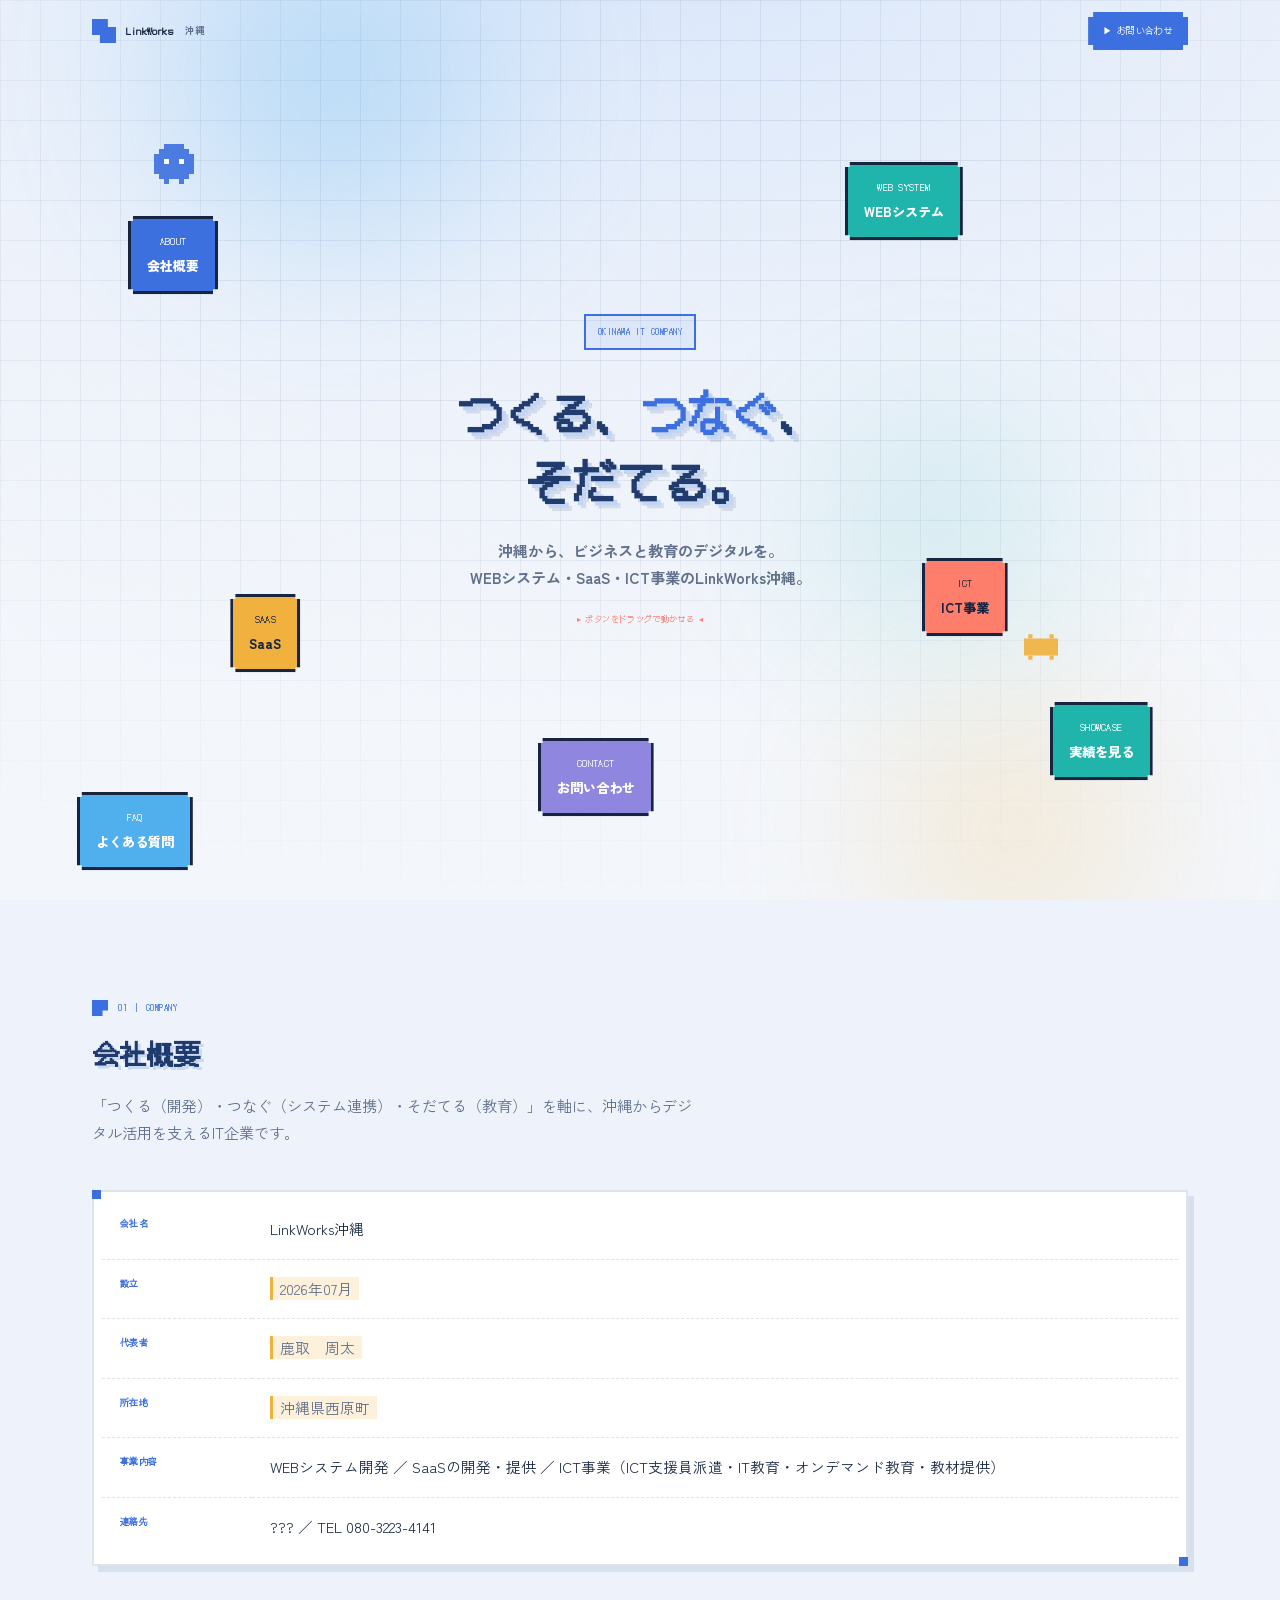
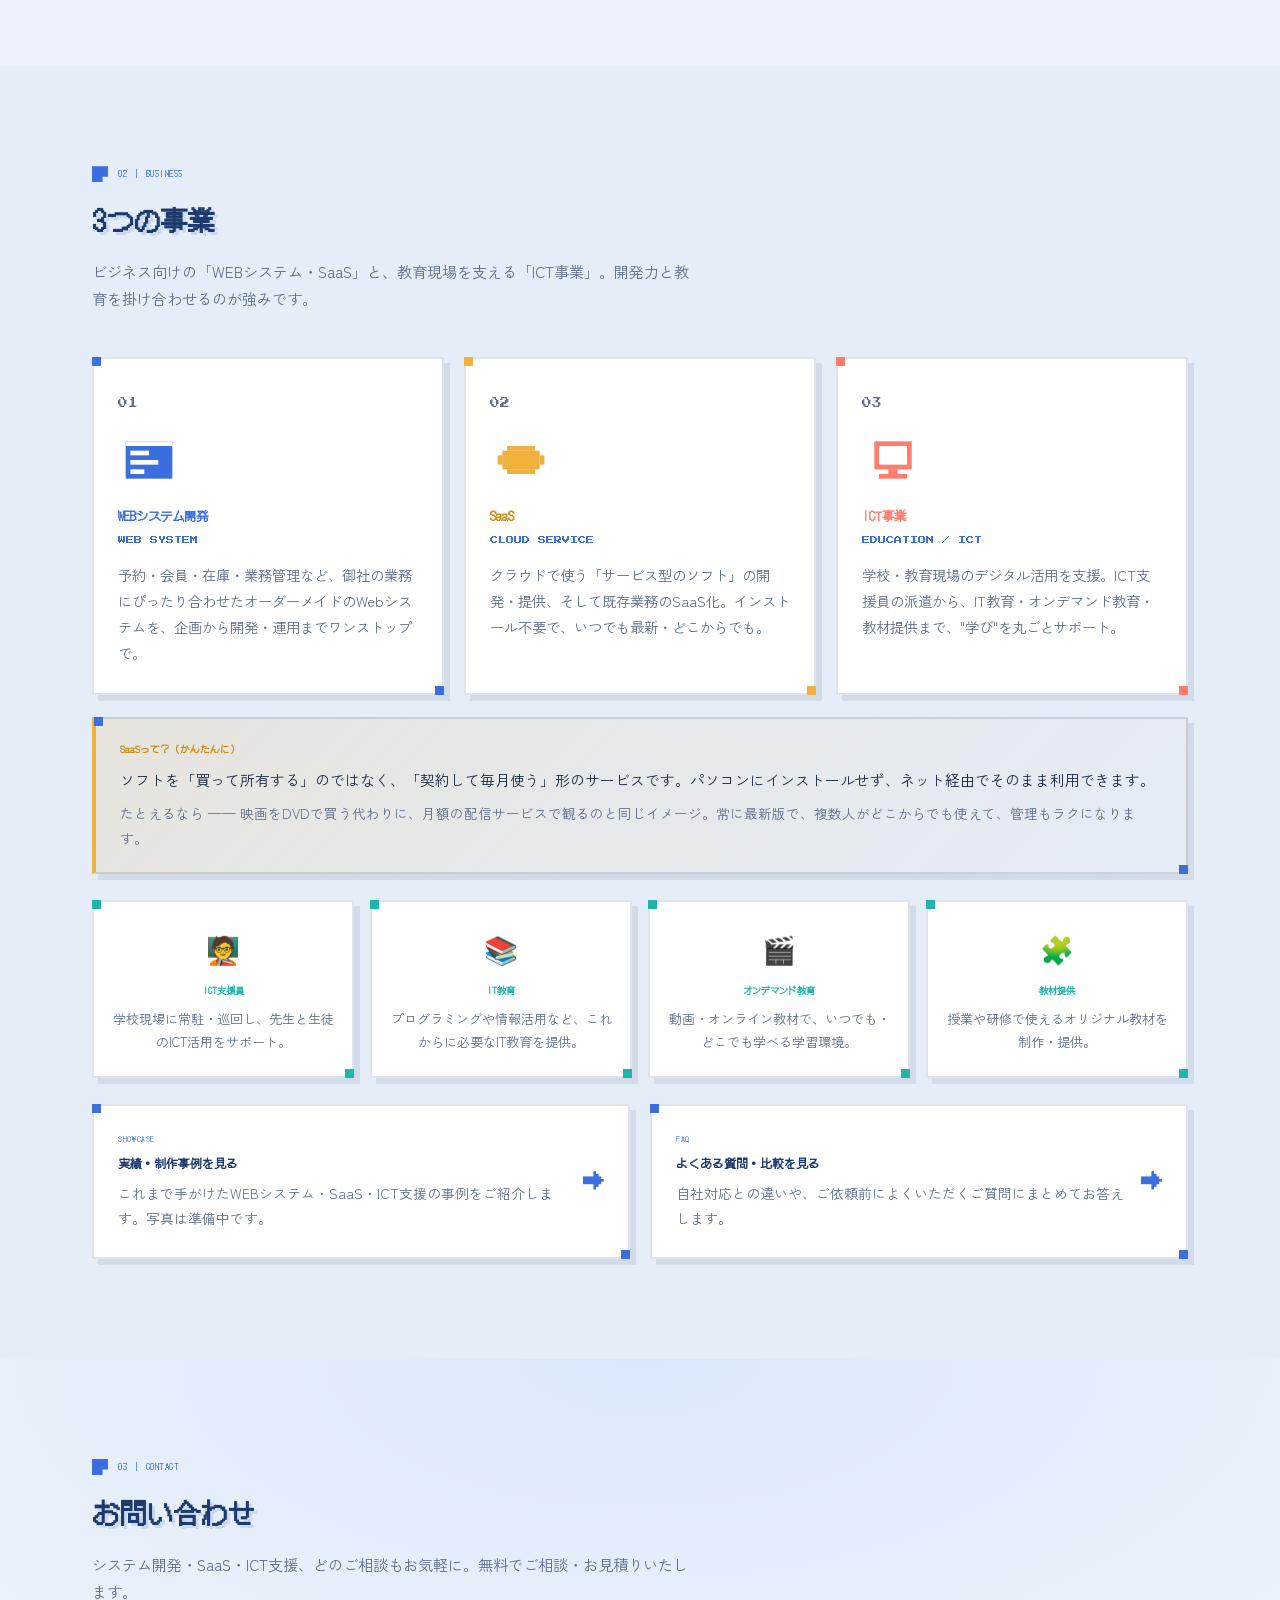
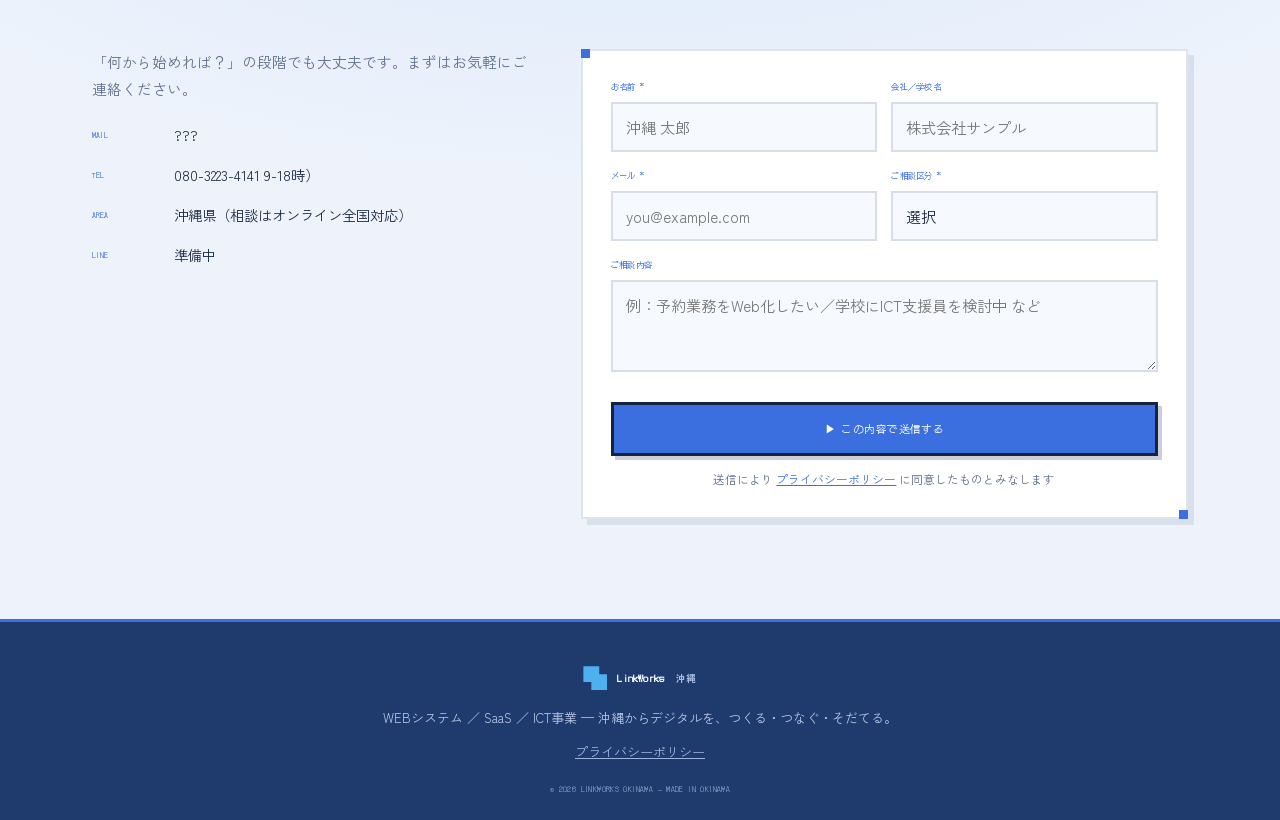
==== index.html @ 27ab99f7 "Update index.html" ====
<!DOCTYPE html>
<html lang="ja">
<head>
<meta charset="UTF-8">
<meta name="viewport" content="width=device-width, initial-scale=1.0">
<title>LinkWorks沖縄 ｜ WEBシステム・SaaS・ICT</title>
<meta name="description" content="沖縄のIT企業 LinkWorks沖縄。WEBシステム開発、SaaS、ICT事業（ICT支援員・教育・オンデマンド教育・教材提供）を主軸に、ビジネスと教育のデジタルを支えます。">
<link rel="preconnect" href="https://fonts.googleapis.com">
<link rel="preconnect" href="https://fonts.gstatic.com" crossorigin>
<link href="https://fonts.googleapis.com/css2?family=DotGothic16&family=Press+Start+2P&family=Zen+Kaku+Gothic+New:wght@400;500;700;900&display=swap" rel="stylesheet">
<link rel="stylesheet" href="style.css">
</head>
<body>

<header id="hdr">
  <div class="wrap bar">
    <a href="#top" class="logo"><span class="sq"></span><b>LinkWorks</b><small>沖縄</small></a>
    <a href="#contact" class="top-cta pixel">▶ お問い合わせ</a>
  </div>
</header>

<!-- ===== STAGE ===== -->
<section class="stage" id="top">
  <div class="grid"></div>
  <div class="glow g1"></div><div class="glow g2"></div><div class="glow g3"></div>

  <svg class="sprite" style="top:16%;left:12%;width:40px;animation-delay:-1s" viewBox="0 0 8 8"><g fill="#3b6fe0"><rect x="2" y="0" width="4" height="1"/><rect x="1" y="1" width="6" height="1"/><rect x="0" y="2" width="8" height="4"/><rect x="1" y="6" width="6" height="1"/><rect x="2" y="7" width="1" height="1"/><rect x="5" y="7" width="1" height="1"/></g><g fill="#fff"><rect x="2" y="3" width="1" height="1"/><rect x="5" y="3" width="1" height="1"/></g></svg>
  <svg class="sprite" style="top:70%;left:80%;width:34px;animation-delay:-2s" viewBox="0 0 8 8"><g fill="#f2b13c"><rect x="0" y="2" width="8" height="4"/><rect x="1" y="1" width="1" height="1"/><rect x="6" y="1" width="1" height="1"/><rect x="1" y="6" width="1" height="1"/><rect x="6" y="6" width="1" height="1"/></g></svg>

  <div class="stage-inner">
    <span class="badge">OKINAWA IT COMPANY</span>
    <h1 class="htitle">つくる、<span class="g">つなぐ</span>、<br>そだてる。</h1>
    <p class="hsub">沖縄から、ビジネスと教育のデジタルを。<br>WEBシステム・SaaS・ICT事業のLinkWorks沖縄。</p>
    <p class="hint">▸ ボタンをドラッグで動かせる ◂</p>
  </div>

  <button class="gbtn c-blue pixel" data-go="about">ABOUT<span class="jp">会社概要</span></button>
  <button class="gbtn c-teal pixel" data-go="web">WEB SYSTEM<span class="jp">WEBシステム</span></button>
  <button class="gbtn c-amber pixel" data-go="saas">SAAS<span class="jp">SaaS</span></button>
  <button class="gbtn c-coral pixel" data-go="ict">ICT<span class="jp">ICT事業</span></button>
  <button class="gbtn c-violet pixel" data-go="contact">CONTACT<span class="jp">お問い合わせ</span></button>
  <button class="gbtn c-teal pixel" data-go="portfolio.html">SHOWCASE<span class="jp">実績を見る</span></button>
  <button class="gbtn c-sky pixel" data-go="faq.html">FAQ<span class="jp">よくある質問</span></button>
</section>

<!-- ===== ABOUT ===== -->
<section class="blk" id="about">
  <div class="wrap">
    <div class="khead" data-rv>
      <div class="kkick">01 ｜ COMPANY</div>
      <h2>会社概要</h2>
      <p>「つくる（開発）・つなぐ（システム連携）・そだてる（教育）」を軸に、沖縄からデジタル活用を支えるIT企業です。</p>
    </div>
    <div class="panel" data-rv style="padding:8px 8px">
      <table class="profile">
        <tr><th>会社名</th><td>LinkWorks沖縄</td></tr>
        <tr><th>設立</th><td><span class="ph">2026年07月</span></td></tr>
        <tr><th>代表者</th><td><span class="ph">鹿取　周太</span></td></tr>
        <tr><th>所在地</th><td> <span class="ph">沖縄県西原町</span></td></tr>
        <tr><th>事業内容</th><td>WEBシステム開発 ／ SaaSの開発・提供 ／ ICT事業（ICT支援員派遣・IT教育・オンデマンド教育・教材提供）</td></tr>
        <tr><th>連絡先</th><td>??? ／ TEL 080-3223-4141</td></tr>
      </table>
    </div>
  </div>
</section>

<!-- ===== BUSINESS ===== -->
<section class="blk" id="business" style="background:var(--bg2)">
  <div class="wrap">
    <div class="khead" data-rv>
      <div class="kkick">02 ｜ BUSINESS</div>
      <h2>3つの事業</h2>
      <p>ビジネス向けの「WEBシステム・SaaS」と、教育現場を支える「ICT事業」。開発力と教育を掛け合わせるのが強みです。</p>
    </div>

    <div class="pillars">
      <div class="panel pill p1" id="web" data-rv>
        <span class="no">01</span>
        <div class="ic"><svg width="56" height="56" viewBox="0 0 12 12"><g fill="#3b6fe0"><rect x="1" y="2" width="10" height="8"/></g><g fill="#fff"><rect x="1" y="2" width="10" height="1"/><rect x="2" y="4" width="4" height="1"/><rect x="2" y="6" width="6" height="1"/><rect x="2" y="8" width="3" height="1"/></g></svg></div>
        <h3>WEBシステム開発</h3>
        <div class="en-l">WEB SYSTEM</div>
        <p>予約・会員・在庫・業務管理など、御社の業務にぴったり合わせたオーダーメイドのWebシステムを、企画から開発・運用までワンストップで。</p>
      </div>

      <div class="panel pill p2" data-rv style="transition-delay:.08s">
        <span class="no">02</span>
        <div class="ic"><svg width="56" height="56" viewBox="0 0 12 12"><g fill="#f2b13c"><rect x="2" y="4" width="8" height="4"/><rect x="3" y="3" width="6" height="1"/><rect x="3" y="8" width="6" height="1"/><rect x="1" y="5" width="1" height="2"/><rect x="10" y="5" width="1" height="2"/></g></svg></div>
        <h3>SaaS</h3>
        <div class="en-l">CLOUD SERVICE</div>
        <p>クラウドで使う「サービス型のソフト」の開発・提供、そして既存業務のSaaS化。インストール不要で、いつでも最新・どこからでも。</p>
      </div>

      <div class="panel pill p3" id="ict" data-rv style="transition-delay:.16s">
        <span class="no">03</span>
        <div class="ic"><svg width="56" height="56" viewBox="0 0 12 12"><g fill="#ff7d6b"><rect x="2" y="2" width="8" height="6"/></g><g fill="#fff"><rect x="3" y="3" width="6" height="4"/></g><g fill="#ff7d6b"><rect x="5" y="8" width="2" height="1"/><rect x="3" y="9" width="6" height="1"/></g></svg></div>
        <h3>ICT事業</h3>
        <div class="en-l">EDUCATION / ICT</div>
        <p>学校・教育現場のデジタル活用を支援。ICT支援員の派遣から、IT教育・オンデマンド教育・教材提供まで、"学び"を丸ごとサポート。</p>
      </div>
    </div>

    <div class="panel saas-note" data-rv id="saas">
      <b>SaaSって？（かんたんに）</b>
      <p>ソフトを「買って所有する」のではなく、「契約して毎月使う」形のサービスです。パソコンにインストールせず、ネット経由でそのまま利用できます。</p>
      <p class="eg">たとえるなら —— 映画をDVDで買う代わりに、月額の配信サービスで観るのと同じイメージ。常に最新版で、複数人がどこからでも使えて、管理もラクになります。</p>
    </div>

    <div class="ict-grid">
      <div class="panel ict" data-rv><span class="em">🧑‍🏫</span><h4>ICT支援員</h4><p>学校現場に常駐・巡回し、先生と生徒のICT活用をサポート。</p></div>
      <div class="panel ict" data-rv style="transition-delay:.06s"><span class="em">📚</span><h4>IT教育</h4><p>プログラミングや情報活用など、これからに必要なIT教育を提供。</p></div>
      <div class="panel ict" data-rv style="transition-delay:.12s"><span class="em">🎬</span><h4>オンデマンド教育</h4><p>動画・オンライン教材で、いつでも・どこでも学べる学習環境。</p></div>
      <div class="panel ict" data-rv style="transition-delay:.18s"><span class="em">🧩</span><h4>教材提供</h4><p>授業や研修で使えるオリジナル教材を制作・提供。</p></div>
    </div>

    <div class="cta-grid">
      <!-- ===== 実績への導線 ===== -->
      <a href="portfolio.html" class="panel portfolio-cta" data-rv>
        <div class="pc-text">
          <div class="pc-kick">SHOWCASE</div>
          <h3>実績・制作事例を見る</h3>
          <p>これまで手がけたWEBシステム・SaaS・ICT支援の事例をご紹介します。写真は準備中です。</p>
        </div>
        <div class="pc-arrow">→</div>
      </a>

      <!-- ===== FAQへの導線 ===== -->
      <a href="faq.html" class="panel portfolio-cta" data-rv style="transition-delay:.08s">
        <div class="pc-text">
          <div class="pc-kick">FAQ</div>
          <h3>よくある質問・比較を見る</h3>
          <p>自社対応との違いや、ご依頼前によくいただくご質問にまとめてお答えします。</p>
        </div>
        <div class="pc-arrow">→</div>
      </a>
    </div>
  </div>
</section>

<!-- ===== CONTACT ===== -->
<section class="blk contact" id="contact">
  <div class="wrap">
    <div class="khead" data-rv>
      <div class="kkick">03 ｜ CONTACT</div>
      <h2>お問い合わせ</h2>
      <p>システム開発・SaaS・ICT支援、どのご相談もお気軽に。無料でご相談・お見積りいたします。</p>
    </div>

    <div class="cbox">
      <div class="cinfo" data-rv>
        <p>「何から始めれば？」の段階でも大丈夫です。まずはお気軽にご連絡ください。</p>
        <div class="cline"><span class="k">MAIL</span><span>???</span></div>
        <div class="cline"><span class="k">TEL</span><span>080-3223-4141 9-18時）</span></div>
        <div class="cline"><span class="k">AREA</span><span>沖縄県（相談はオンライン全国対応）</span></div>
        <div class="cline"><span class="k">LINE</span><span>準備中</span></div>
      </div>

      <div data-rv>
        <form class="panel g" id="cform" novalidate>
          <div class="grow2">
            <div class="fld"><label>お名前 *</label><input name="name" placeholder="沖縄 太郎"><div class="emsg">お名前を入力してください</div></div>
            <div class="fld"><label>会社／学校名</label><input name="org" placeholder="株式会社サンプル"></div>
          </div>
          <div class="grow2">
            <div class="fld"><label>メール *</label><input name="email" type="email" placeholder="you@example.com"><div class="emsg">正しいメールを入力してください</div></div>
            <div class="fld"><label>ご相談区分 *</label><select name="type"><option value="">選択</option><option>WEBシステム開発</option><option>SaaS</option><option>ICT事業・教育</option><option>その他</option></select><div class="emsg">区分を選択してください</div></div>
          </div>
          <div class="fld"><label>ご相談内容</label><textarea name="msg" placeholder="例：予約業務をWeb化したい／学校にICT支援員を検討中 など"></textarea></div>
          <button type="submit" class="submit">▶ この内容で送信する</button>
          <p style="font-size:.74rem;color:var(--soft);text-align:center;margin-top:12px">送信により <a href="privacy.html" style="color:var(--blue);text-decoration:underline">プライバシーポリシー</a> に同意したものとみなします</p>
        </form>
        <div class="panel g done" id="done">
          <span class="em">🎉</span>
          <div class="big px">SEND COMPLETE!</div>
          <p>お問い合わせありがとうございます。<br>担当より最短即日でご連絡いたします。</p>
          <button class="top-cta pixel" style="margin-top:20px;border:none" onclick="resetForm()">もう一度送信する</button>
        </div>
      </div>
    </div>
  </div>
</section>

<footer>
  <div class="wrap">
    <a href="#top" class="logo"><span class="sq"></span><b>LinkWorks</b><small>沖縄</small></a>
    <p>WEBシステム ／ SaaS ／ ICT事業 — 沖縄からデジタルを、つくる・つなぐ・そだてる。</p>
    <p style="margin-top:10px"><a href="privacy.html" style="color:#9fb4de;text-decoration:underline;font-size:.82rem">プライバシーポリシー</a></p>
    <div class="cr">© 2026 LINKWORKS OKINAWA — MADE IN OKINAWA</div>
  </div>
</footer>

<script src="script.js"></script>
</body>
</html>
---- style.css ----
:root{
  --bg:#eef3fb;--bg2:#e5edf8;--panel:#ffffff;
  --ink:#16233f;--navy:#1f3a6d;
  --blue:#3b6fe0;--sky:#4fb0ef;--teal:#1eb5ac;--amber:#f2b13c;--coral:#ff7d6b;--violet:#8f86e0;
  --text:#1b2a44;--soft:#5f6f8c;--line:rgba(31,58,109,.14);
  --sh:rgba(22,35,63,.22);
  --px:"DotGothic16",monospace;--en:"Press Start 2P",monospace;--jp:"Zen Kaku Gothic New",sans-serif;
  --cut:5px;
}
*{margin:0;padding:0;box-sizing:border-box;-webkit-tap-highlight-color:transparent}
html{scroll-behavior:smooth}
body{font-family:var(--jp);background:var(--bg);color:var(--text);line-height:1.8;overflow-x:hidden}
body::after{content:"";position:fixed;inset:0;pointer-events:none;z-index:9997;opacity:.03;
  background-image:url("data:image/svg+xml,%3Csvg xmlns='http://www.w3.org/2000/svg' width='140' height='140'%3E%3Cfilter id='n'%3E%3CfeTurbulence type='fractalNoise' baseFrequency='0.85' numOctaves='2'/%3E%3C/filter%3E%3Crect width='100%25' height='100%25' filter='url(%23n)'/%3E%3C/svg%3E")}
.wrap{max-width:1140px;margin:0 auto;padding:0 22px}
.en{font-family:var(--en)}.px{font-family:var(--px)}

.pixel{
  clip-path:polygon(0 var(--cut),var(--cut) var(--cut),var(--cut) 0,calc(100% - var(--cut)) 0,calc(100% - var(--cut)) var(--cut),100% var(--cut),100% calc(100% - var(--cut)),calc(100% - var(--cut)) calc(100% - var(--cut)),calc(100% - var(--cut)) 100%,var(--cut) 100%,var(--cut) calc(100% - var(--cut)),0 calc(100% - var(--cut)));
}

/* ===== TOP BAR ===== */
header{position:fixed;top:0;left:0;right:0;z-index:200;padding:12px 0;transition:.3s}
header.on{background:rgba(238,243,251,.9);backdrop-filter:blur(10px);box-shadow:0 2px 0 var(--line)}
.bar{display:flex;align-items:center;justify-content:space-between}
.logo{display:flex;align-items:center;gap:10px;font-family:var(--px);font-size:.62rem;color:var(--blue);letter-spacing:.02em;text-decoration:none}
.logo .sq{width:24px;height:24px;background:var(--blue);clip-path:polygon(0 0,66% 0,66% 33%,100% 33%,100% 100%,33% 100%,33% 66%,0 66%);flex:none}
.logo b{color:var(--ink);font-size:.62rem}
.logo small{font-family:var(--jp);color:var(--soft);font-size:.6rem;font-weight:700;margin-left:2px}
.top-cta{font-family:var(--px);font-size:.56rem;color:#fff;background:var(--blue);padding:11px 15px;cursor:pointer;text-decoration:none;
  filter:drop-shadow(3px 3px 0 var(--sh));transition:.12s;letter-spacing:.04em;border:none}
.top-cta:active{transform:translate(2px,2px);filter:drop-shadow(1px 1px 0 var(--sh))}

/* ===== STAGE ===== */
.stage{position:relative;min-height:100vh;overflow:hidden;
  background:radial-gradient(120% 85% at 50% -5%,#dbe8fb 0%,#eef3fb 55%,#f4f7fc 100%)}
.stage .grid{position:absolute;inset:0;opacity:.6;
  background-image:linear-gradient(var(--line) 1px,transparent 1px),linear-gradient(90deg,var(--line) 1px,transparent 1px);
  background-size:40px 40px;
  -webkit-mask-image:radial-gradient(120% 90% at 50% 30%,#000 25%,transparent 82%);
  mask-image:radial-gradient(120% 90% at 50% 30%,#000 25%,transparent 82%)}
.glow{position:absolute;border-radius:50%;filter:blur(80px);opacity:.4;pointer-events:none}
.glow.g1{width:460px;height:460px;background:radial-gradient(circle,var(--sky),transparent 70%);top:-150px;left:8%}
.glow.g2{width:380px;height:380px;background:radial-gradient(circle,var(--amber),transparent 70%);bottom:-120px;right:6%;opacity:.28}
.glow.g3{width:340px;height:340px;background:radial-gradient(circle,var(--teal),transparent 70%);top:40%;left:60%;opacity:.22}

.stage-inner{position:relative;z-index:5;height:100vh;display:flex;flex-direction:column;justify-content:center;align-items:center;text-align:center;padding:80px 22px 40px;pointer-events:none}
.badge{font-family:var(--px);font-size:.54rem;color:var(--blue);border:2px solid var(--blue);padding:8px 12px;letter-spacing:.06em;margin-bottom:26px;background:rgba(59,111,224,.08)}
.htitle{font-family:var(--px);font-size:clamp(1.3rem,4.6vw,2.9rem);line-height:1.5;color:var(--navy);text-shadow:4px 4px 0 #c3d6f4,7px 7px 0 rgba(31,58,109,.12)}
.htitle .g{color:var(--blue)}
.hsub{font-family:var(--jp);font-weight:700;margin-top:22px;color:var(--soft);font-size:.95rem;max-width:34em}
.hint{margin-top:20px;font-family:var(--px);font-size:.5rem;color:var(--coral);letter-spacing:.05em;animation:blink 1.4s steps(1) infinite}
@keyframes blink{50%{opacity:.4}}

/* draggable nav */
.gbtn{position:absolute;z-index:20;font-family:var(--px);font-size:.6rem;color:#fff;
  padding:15px 16px;cursor:grab;user-select:none;touch-action:none;letter-spacing:.03em;line-height:1.6;
  border:3px solid var(--ink);white-space:nowrap;transition:filter .1s,transform .1s;
  filter:drop-shadow(4px 4px 0 var(--sh));animation:wig 3s ease-in-out infinite}
.gbtn .jp{display:block;font-family:var(--jp);font-weight:900;font-size:.82rem;margin-top:6px;letter-spacing:0}
.gbtn:active{cursor:grabbing}
.gbtn.grabbed{filter:drop-shadow(8px 8px 0 var(--sh));transform:scale(1.05);animation:none;z-index:60}
@keyframes wig{0%,100%{transform:rotate(-1.2deg)}50%{transform:rotate(1.2deg)}}
.gbtn.c-blue{background:var(--blue)}
.gbtn.c-teal{background:var(--teal)}
.gbtn.c-amber{background:var(--amber);color:var(--ink)}
.gbtn.c-coral{background:var(--coral);color:var(--ink)}
.gbtn.c-violet{background:var(--violet)}
.gbtn.c-sky{background:var(--sky)}

.sprite{position:absolute;z-index:8;image-rendering:pixelated;opacity:.9;animation:bob 4s ease-in-out infinite;pointer-events:none}
@keyframes bob{0%,100%{transform:translateY(0)}50%{transform:translateY(-14px)}}

/* ===== SECTIONS ===== */
section.blk{padding:100px 0;position:relative}
.khead{margin-bottom:44px}
.kkick{font-family:var(--px);font-size:.56rem;color:var(--blue);letter-spacing:.06em;display:flex;align-items:center;gap:10px;margin-bottom:16px}
.kkick::before{content:"";width:16px;height:16px;background:var(--blue);clip-path:polygon(0 0,100% 0,100% 66%,66% 66%,66% 100%,0 100%)}
.khead h2{font-family:var(--px);font-size:clamp(1.1rem,3.2vw,1.7rem);color:var(--navy);line-height:1.6;text-shadow:3px 3px 0 #c9d9f2}
.khead p{color:var(--soft);margin-top:16px;font-size:.95rem;max-width:40em}

.panel{background:var(--panel);border:2px solid var(--line);position:relative;
  box-shadow:6px 6px 0 rgba(31,58,109,.1)}
.panel::before,.panel::after{content:"";position:absolute;width:9px;height:9px;background:var(--blue)}
.panel::before{top:-2px;left:-2px}.panel::after{bottom:-2px;right:-2px}

.profile{border-collapse:collapse;width:100%;font-size:.92rem}
.profile th,.profile td{border-bottom:1px dashed var(--line);padding:16px 18px;text-align:left;vertical-align:top}
.profile th{width:150px;color:var(--blue);font-family:var(--px);font-size:.56rem;letter-spacing:.03em;white-space:nowrap}
.profile td{color:var(--text)}
.profile tr:last-child th,.profile tr:last-child td{border-bottom:none}
.ph{color:var(--soft);font-style:normal;background:rgba(242,177,60,.18);padding:1px 7px;border-left:3px solid var(--amber)}

.pillars{display:grid;grid-template-columns:repeat(3,1fr);gap:20px}
.pill{padding:28px 24px;transition:.25s}
.pill:hover{transform:translate(-2px,-2px);box-shadow:9px 9px 0 rgba(31,58,109,.14)}
.pill .no{font-family:var(--en);font-size:.6rem;color:var(--soft)}
.pill .ic{width:62px;height:62px;margin:14px 0 16px;display:grid;place-items:center;image-rendering:pixelated}
.pill h3{font-family:var(--px);font-size:.78rem;line-height:1.6;margin-bottom:6px}
.pill .en-l{font-family:var(--en);font-size:.5rem;color:var(--blue);margin-bottom:14px}
.pill p{color:var(--soft);font-size:.9rem}
.pill.p1 h3{color:var(--blue)}.pill.p1::before,.pill.p1::after{background:var(--blue)}
.pill.p2 h3{color:#c98b12}.pill.p2::before,.pill.p2::after{background:var(--amber)}
.pill.p3 h3{color:var(--coral)}.pill.p3::before,.pill.p3::after{background:var(--coral)}

.saas-note{margin-top:22px;padding:22px 24px;background:linear-gradient(135deg,rgba(242,177,60,.14),transparent);border-left:4px solid var(--amber)}
.saas-note b{color:#c98b12;font-family:var(--px);font-size:.6rem;display:block;margin-bottom:8px}
.saas-note p{color:var(--text);font-size:.92rem}
.saas-note .eg{color:var(--soft);font-size:.85rem;margin-top:8px}

.ict-grid{display:grid;grid-template-columns:repeat(4,1fr);gap:16px;margin-top:26px}
.ict{padding:22px 18px;text-align:center;transition:.25s}
.ict:hover{transform:translateY(-4px);box-shadow:6px 6px 0 rgba(31,58,109,.12)}
.ict .em{font-size:1.7rem;display:block;margin-bottom:10px}
.ict h4{font-family:var(--px);font-size:.58rem;color:var(--teal);line-height:1.7;margin-bottom:8px}
.ict p{font-size:.82rem;color:var(--soft)}
.ict::before,.ict::after{background:var(--teal)}

/* ===== 実績・FAQへの導線カード（横並び） ===== */
.cta-grid{display:grid;grid-template-columns:1fr 1fr;gap:20px;margin-top:26px}
.portfolio-cta{
  display:flex;align-items:center;justify-content:space-between;gap:16px;
  padding:26px 24px;text-decoration:none;color:inherit;
  transition:.25s;cursor:pointer;
}
.portfolio-cta:hover{transform:translate(-2px,-2px);box-shadow:9px 9px 0 rgba(31,58,109,.16)}
.portfolio-cta .pc-kick{font-family:var(--px);font-size:.5rem;color:var(--blue);letter-spacing:.08em;margin-bottom:8px}
.portfolio-cta h3{font-family:var(--px);font-size:.74rem;color:var(--navy);margin-bottom:8px;line-height:1.6}
.portfolio-cta p{color:var(--soft);font-size:.86rem}
.portfolio-cta .pc-arrow{font-family:var(--en);font-size:1.3rem;color:var(--blue);flex:none;transition:.25s}
.portfolio-cta:hover .pc-arrow{transform:translateX(6px)}
@media(max-width:760px){
  .cta-grid{grid-template-columns:1fr}
}
@media(max-width:640px){
  .portfolio-cta{flex-direction:column;align-items:flex-start;gap:14px}
}

/* ===== 実績ページ（portfolio.html） ===== */
.pf-hero{padding:130px 0 50px;text-align:center}
.pf-hero .kkick{justify-content:center}
.pf-hero h1{font-family:var(--px);font-size:clamp(1.2rem,3.6vw,2rem);color:var(--navy);line-height:1.7;text-shadow:3px 3px 0 #c9d9f2}
.pf-hero p{color:var(--soft);margin-top:16px;max-width:36em;margin-left:auto;margin-right:auto;font-size:.95rem}

.pf-back{display:inline-flex;align-items:center;gap:8px;font-family:var(--px);font-size:.54rem;color:var(--blue);text-decoration:none;margin-bottom:30px}
.pf-back:hover{text-decoration:underline}

.pf-grid{display:grid;grid-template-columns:repeat(3,1fr);gap:22px}
.pf-card{cursor:pointer;overflow:hidden;transition:.25s}
.pf-card:hover{transform:translate(-2px,-2px);box-shadow:9px 9px 0 rgba(31,58,109,.16)}
.pf-thumb{
  aspect-ratio:4/3;display:flex;flex-direction:column;align-items:center;justify-content:center;gap:10px;
  background:repeating-linear-gradient(135deg,#eef3fb,#eef3fb 10px,#e2eaf7 10px,#e2eaf7 20px);
  border-bottom:2px dashed var(--line);color:var(--soft);
}
.pf-thumb svg{width:34px;height:34px;stroke:var(--blue);fill:none;stroke-width:1.6;opacity:.6}
.pf-thumb span{font-family:var(--px);font-size:.5rem;letter-spacing:.04em}
.pf-body{padding:18px 20px}
.pf-cat{display:inline-block;font-family:var(--px);font-size:.46rem;color:var(--blue);border:1.5px solid var(--blue);padding:4px 8px;letter-spacing:.03em;margin-bottom:10px}
.pf-body h4{font-size:.98rem;font-weight:700;color:var(--text);margin-bottom:6px}
.pf-body p{font-size:.82rem;color:var(--soft)}

/* ライトボックス（実績ページ） */
.pf-overlay{position:fixed;inset:0;background:rgba(22,35,63,.7);backdrop-filter:blur(4px);z-index:300;display:none;place-items:center;padding:26px}
.pf-overlay.show{display:grid}
.pf-overlay .pf-modal{background:#fff;max-width:560px;width:100%;padding:0;position:relative;box-shadow:10px 10px 0 rgba(0,0,0,.3)}
.pf-overlay .pf-modal-thumb{aspect-ratio:4/3;display:flex;flex-direction:column;align-items:center;justify-content:center;gap:12px;
  background:repeating-linear-gradient(135deg,#eef3fb,#eef3fb 10px,#e2eaf7 10px,#e2eaf7 20px);color:var(--soft)}
.pf-overlay .pf-modal-thumb svg{width:48px;height:48px;stroke:var(--blue);fill:none;stroke-width:1.4;opacity:.6}
.pf-overlay .pf-modal-thumb span{font-family:var(--px);font-size:.56rem}
.pf-overlay .pf-modal-body{padding:20px 24px}
.pf-overlay .pf-modal-body h4{font-size:1.05rem;margin-bottom:8px}
.pf-overlay .pf-modal-body p{color:var(--soft);font-size:.88rem}
.pf-overlay .pf-close{position:absolute;top:10px;right:10px;width:34px;height:34px;background:var(--ink);color:#fff;border:none;cursor:pointer;font-family:var(--px);font-size:.6rem}

@media(max-width:900px){
  .pf-grid{grid-template-columns:1fr 1fr}
}

/* ===== FAQページ（faq.html）：比較カード ===== */
.cmp-grid{display:grid;grid-template-columns:repeat(2,1fr);gap:20px}
.cmp-card{padding:26px 24px;position:relative}
.cmp-card.reco{border-color:var(--blue)}
.cmp-badge{position:absolute;top:-11px;left:20px;background:var(--blue);color:#fff;font-family:var(--px);font-size:.46rem;padding:5px 10px;letter-spacing:.03em}
.cmp-head{display:flex;align-items:center;gap:9px;font-family:var(--px);font-size:.68rem;color:var(--navy);margin-bottom:16px;line-height:1.6}
.cmp-ic{font-style:normal;font-size:1.15rem}
.cmp-row{display:flex;justify-content:space-between;gap:12px;font-size:.84rem;padding:10px 0;border-top:1px dashed var(--line)}
.cmp-row:first-of-type{border-top:none}
.cmp-row span{color:var(--soft);flex:none;min-width:9em}
.cmp-row b{color:var(--text);font-weight:700;text-align:right}
.cmp-card.reco .cmp-row b{color:var(--blue)}
@media(max-width:760px){
  .cmp-grid{grid-template-columns:1fr}
  .cmp-row span{min-width:auto}
}

/* ===== FAQページ（faq.html）：アコーディオン ===== */
.faq-list{display:flex;flex-direction:column;gap:10px}
.faq-item{background:var(--panel);border:2px solid var(--line);position:relative}
.faq-item::before,.faq-item::after{content:"";position:absolute;width:9px;height:9px;background:var(--blue)}
.faq-item::before{top:-2px;left:-2px}.faq-item::after{bottom:-2px;right:-2px}
.faq-item summary{list-style:none;cursor:pointer;display:flex;align-items:center;justify-content:space-between;gap:16px;padding:18px 20px;font-size:.92rem;font-weight:700}
.faq-item summary::-webkit-details-marker{display:none}
.faq-item .faq-chev{font-style:normal;color:var(--blue);transition:.25s;flex:none}
.faq-item[open] .faq-chev{transform:rotate(180deg)}
.faq-item p{padding:0 20px 20px 20px;color:var(--soft);font-size:.86rem;margin:0}

.contact{background:radial-gradient(120% 85% at 50% 0%,#dbe8fb,#eef3fb 60%)}
.cbox{display:grid;grid-template-columns:.85fr 1.15fr;gap:40px;align-items:start}
.cinfo p{color:var(--soft);margin-bottom:20px;font-size:.92rem}
.cline{display:flex;gap:12px;align-items:center;margin-bottom:14px;font-size:.9rem}
.cline .k{font-family:var(--px);font-size:.5rem;color:var(--blue);width:70px;flex:none}
form.g{padding:28px}
.fld{margin-bottom:16px}
.fld label{display:block;font-family:var(--px);font-size:.52rem;color:var(--blue);margin-bottom:8px;letter-spacing:.03em}
.fld input,.fld select,.fld textarea{width:100%;font-family:var(--jp);font-size:.95rem;color:var(--text);
  background:#f6f9fe;border:2px solid var(--line);padding:12px 13px;transition:.2s}
.fld textarea{min-height:92px;resize:vertical}
.fld input:focus,.fld select:focus,.fld textarea:focus{outline:none;border-color:var(--blue);background:#fff;box-shadow:0 0 0 3px rgba(59,111,224,.14)}
.fld select{appearance:none;cursor:pointer}
.fld.err input,.fld.err select{border-color:var(--coral)}
.emsg{display:none;color:#e5533f;font-size:.72rem;margin-top:5px}
.fld.err .emsg{display:block}
.grow2{display:grid;grid-template-columns:1fr 1fr;gap:14px}
.submit{width:100%;font-family:var(--px);font-size:.66rem;color:#fff;background:var(--blue);border:3px solid var(--ink);
  padding:16px;cursor:pointer;letter-spacing:.04em;filter:drop-shadow(4px 4px 0 var(--sh));transition:.12s;margin-top:6px}
.submit:active{transform:translate(2px,2px);filter:drop-shadow(2px 2px 0 var(--sh))}
.done{display:none;text-align:center;padding:36px 20px}
.done.show{display:block}
.done .big{font-family:var(--px);font-size:1rem;color:var(--blue);text-shadow:3px 3px 0 #c9d9f2;margin-bottom:14px}
.done p{color:var(--soft);font-size:.9rem}
.done .em{font-size:2.4rem;display:block;margin-bottom:14px}

footer{background:var(--navy);border-top:3px solid var(--blue);padding:44px 0 26px;text-align:center;color:#c9d6ee}
footer .logo{justify-content:center;margin-bottom:16px}
footer .logo b,footer .logo{color:#fff}
footer .logo .sq{background:var(--sky)}
footer .logo small{color:#a9bce0}
footer p{color:#b7c6e4;font-size:.82rem}
footer .cr{font-family:var(--px);font-size:.48rem;color:#8ea3cd;margin-top:18px;letter-spacing:.05em}

[data-rv]{opacity:0;transform:translateY(24px);transition:.8s cubic-bezier(.16,.8,.3,1)}
[data-rv].in{opacity:1;transform:none}

@media(max-width:900px){
  .pillars{grid-template-columns:1fr}
  .ict-grid{grid-template-columns:1fr 1fr}
  .cbox{grid-template-columns:1fr;gap:28px}
}
@media(max-width:560px){
  .grow2{grid-template-columns:1fr}
  .gbtn{font-size:.52rem;padding:12px 12px}
  .gbtn .jp{font-size:.74rem}
  .profile th{width:110px;font-size:.5rem}
  section.blk{padding:72px 0}
  .pf-grid{grid-template-columns:1fr}
  .pf-hero{padding:100px 0 40px}
}
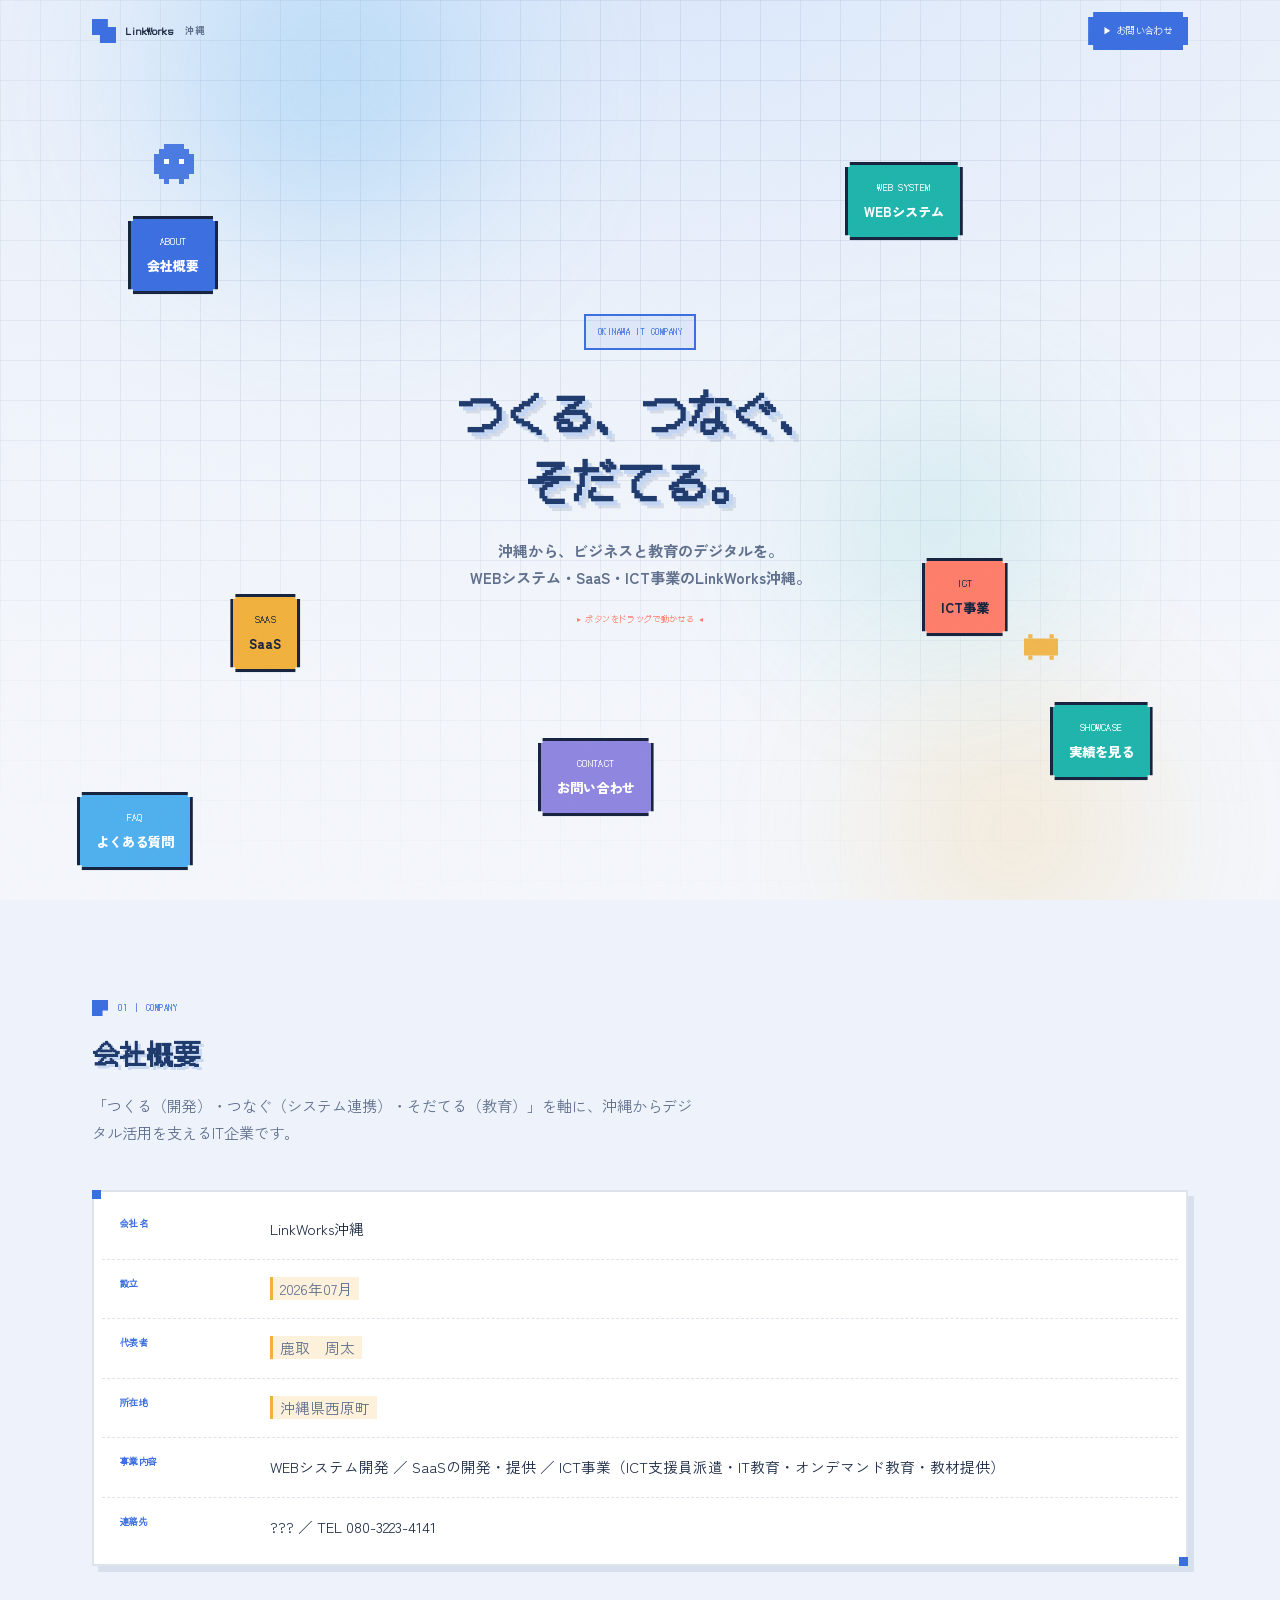
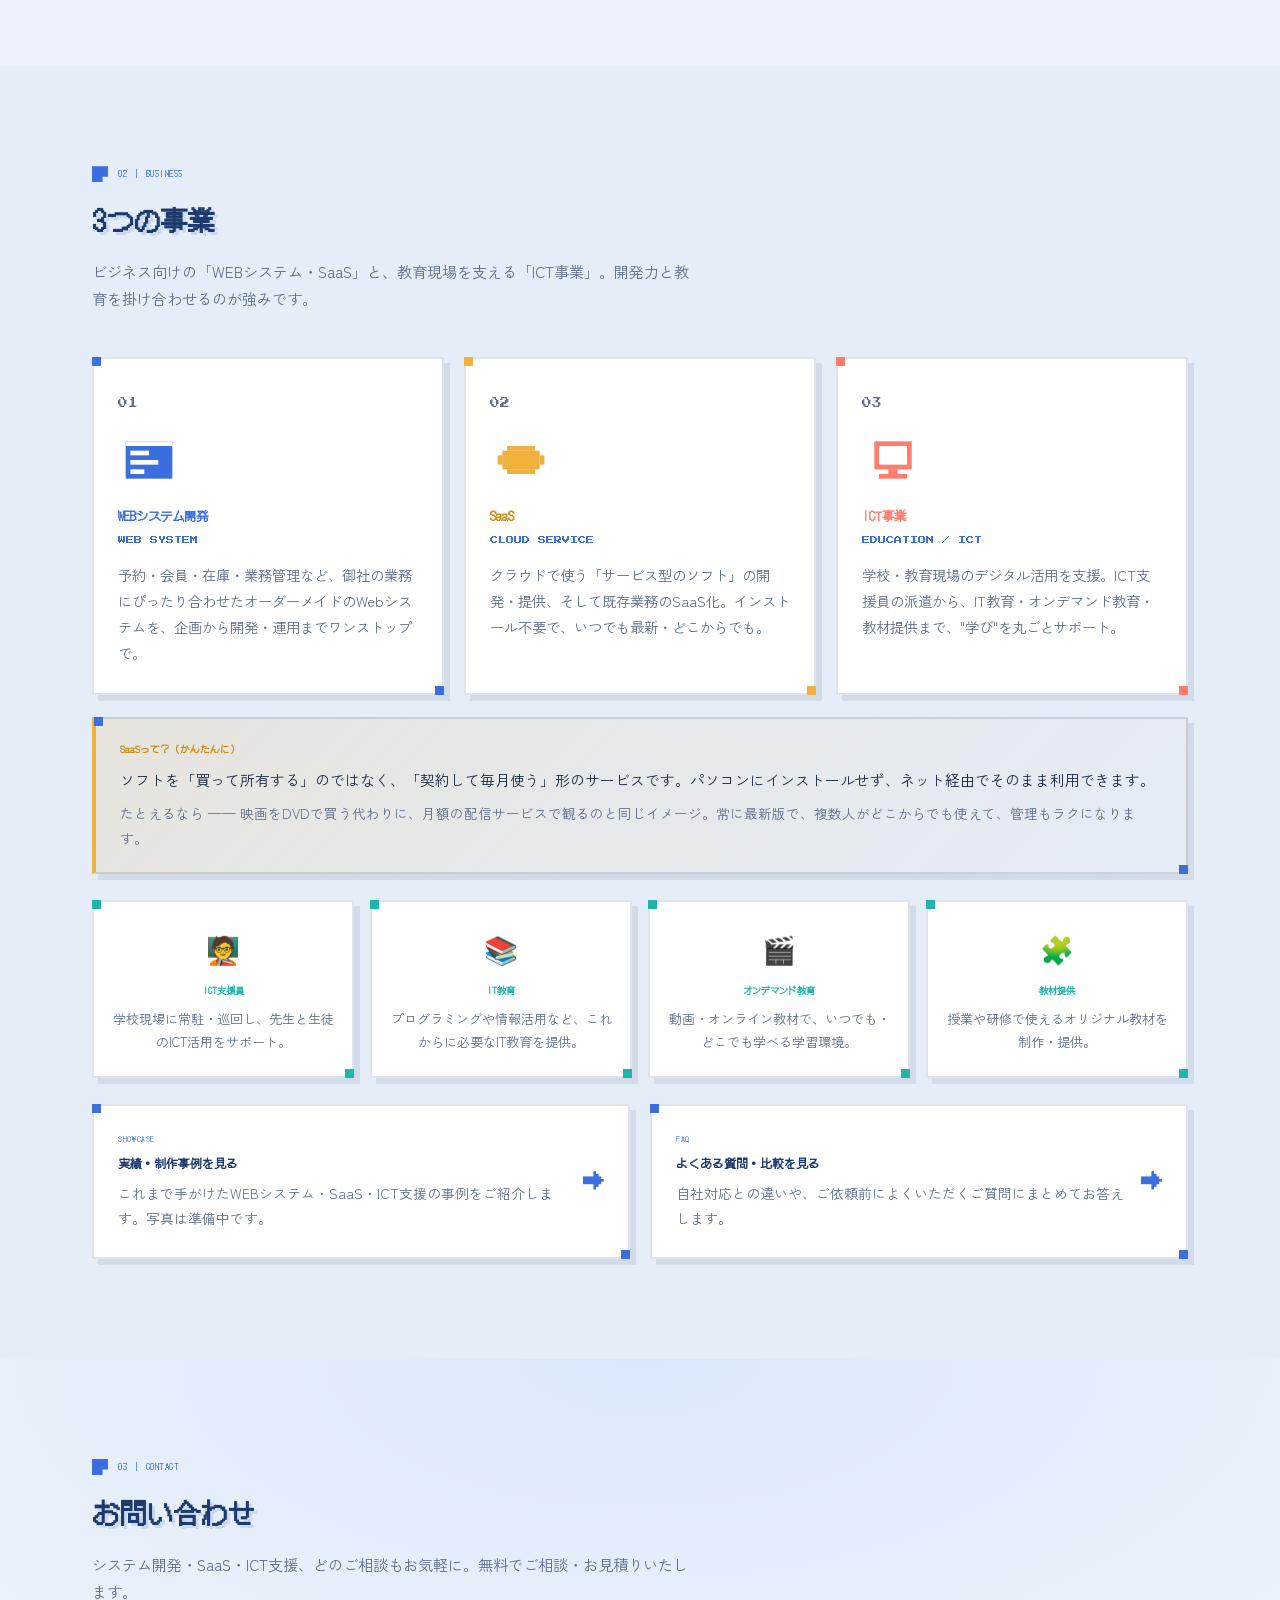
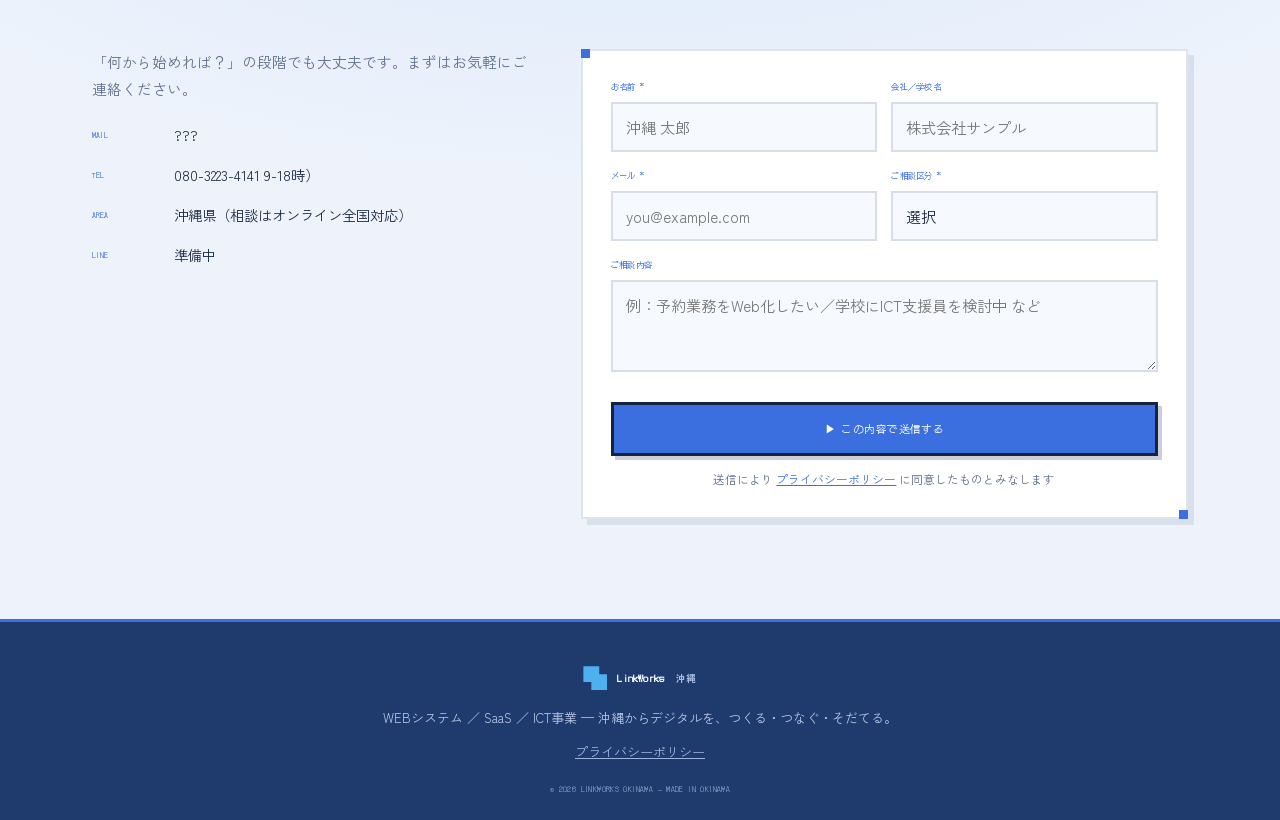
==== commit d580a7c3: "Update index.html" ====
--- a/index.html
+++ b/index.html
@@ -29,7 +29,7 @@
 
   <div class="stage-inner">
     <span class="badge">OKINAWA IT COMPANY</span>
-    <h1 class="htitle">つくる、<span class="g">つなぐ</span>、<br>そだてる。</h1>
+    <h1 class="htitle"><span class="hlmark m-teal">つくる、</span><span class="hlmark m-amber">つなぐ、</span><br><span class="hlmark m-coral">そだてる。</span></h1>
     <p class="hsub">沖縄から、ビジネスと教育のデジタルを。<br>WEBシステム・SaaS・ICT事業のLinkWorks沖縄。</p>
     <p class="hint">▸ ボタンをドラッグで動かせる ◂</p>
   </div>
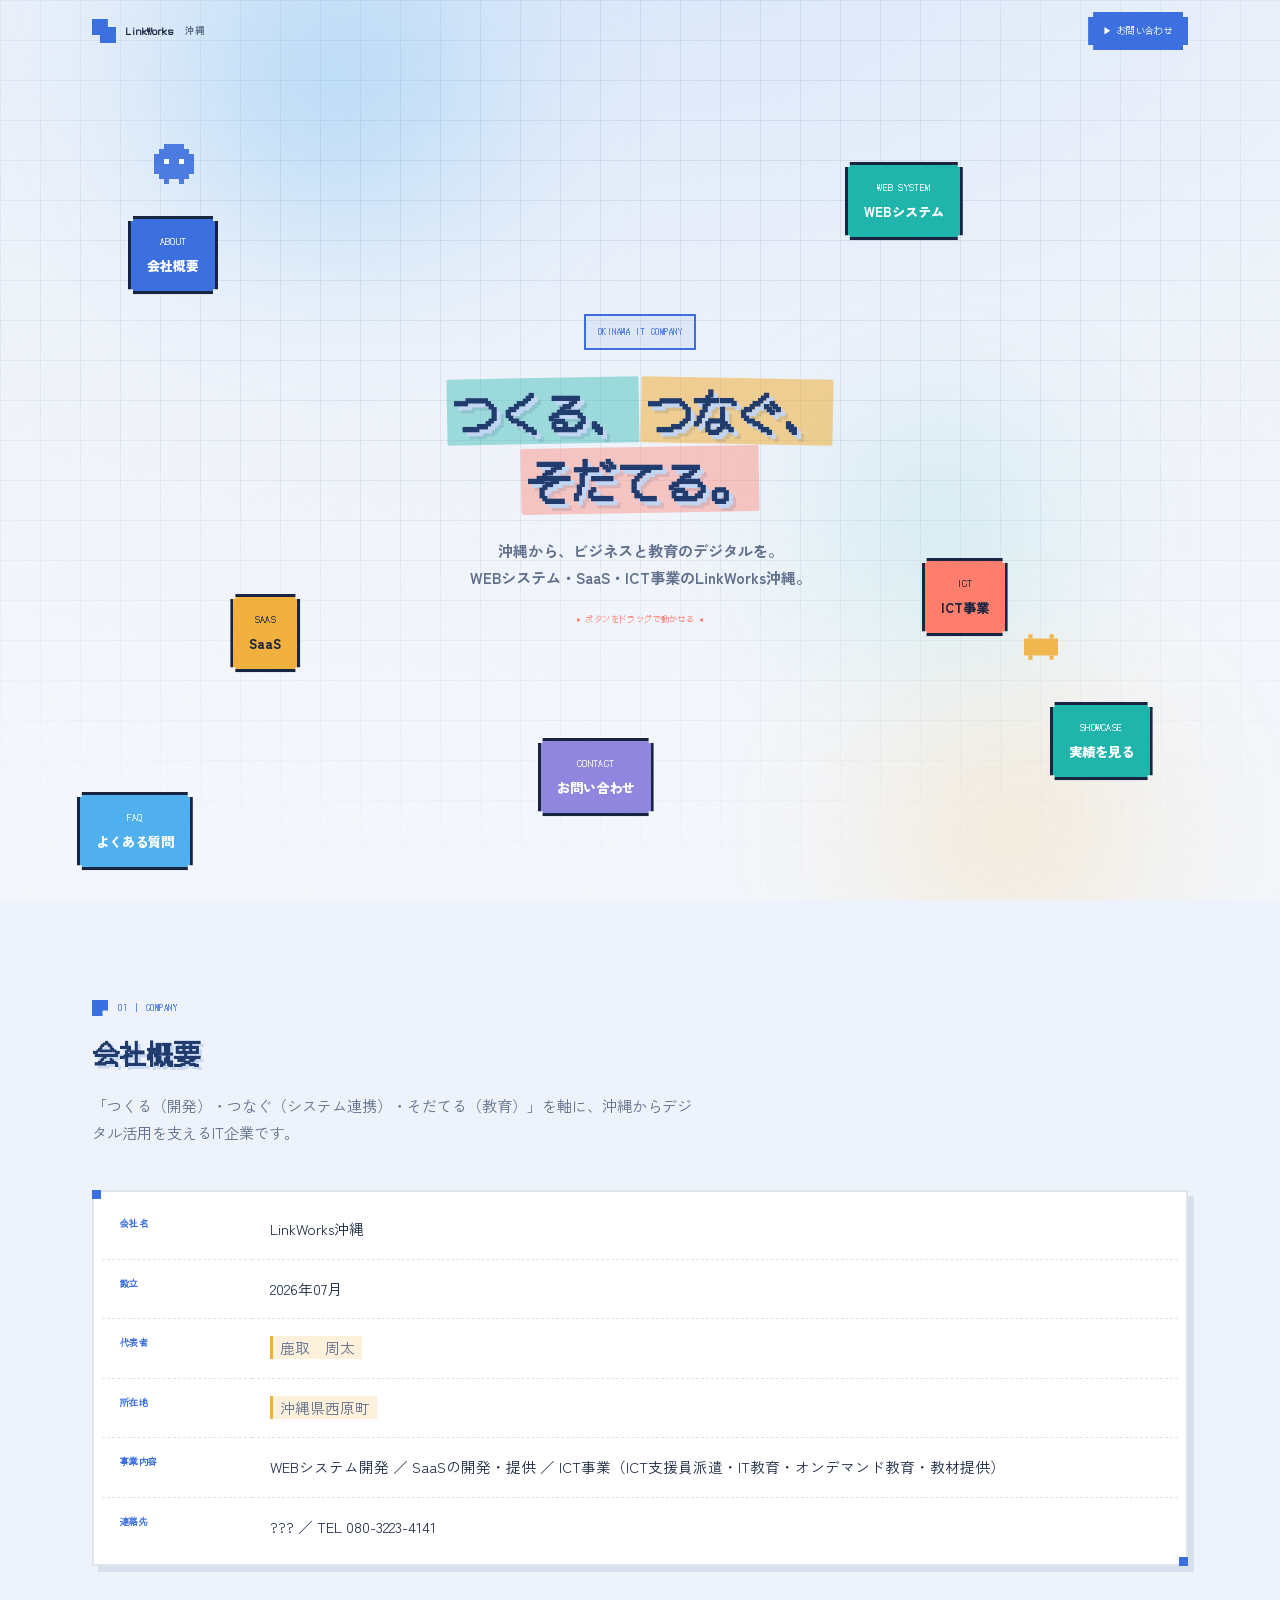
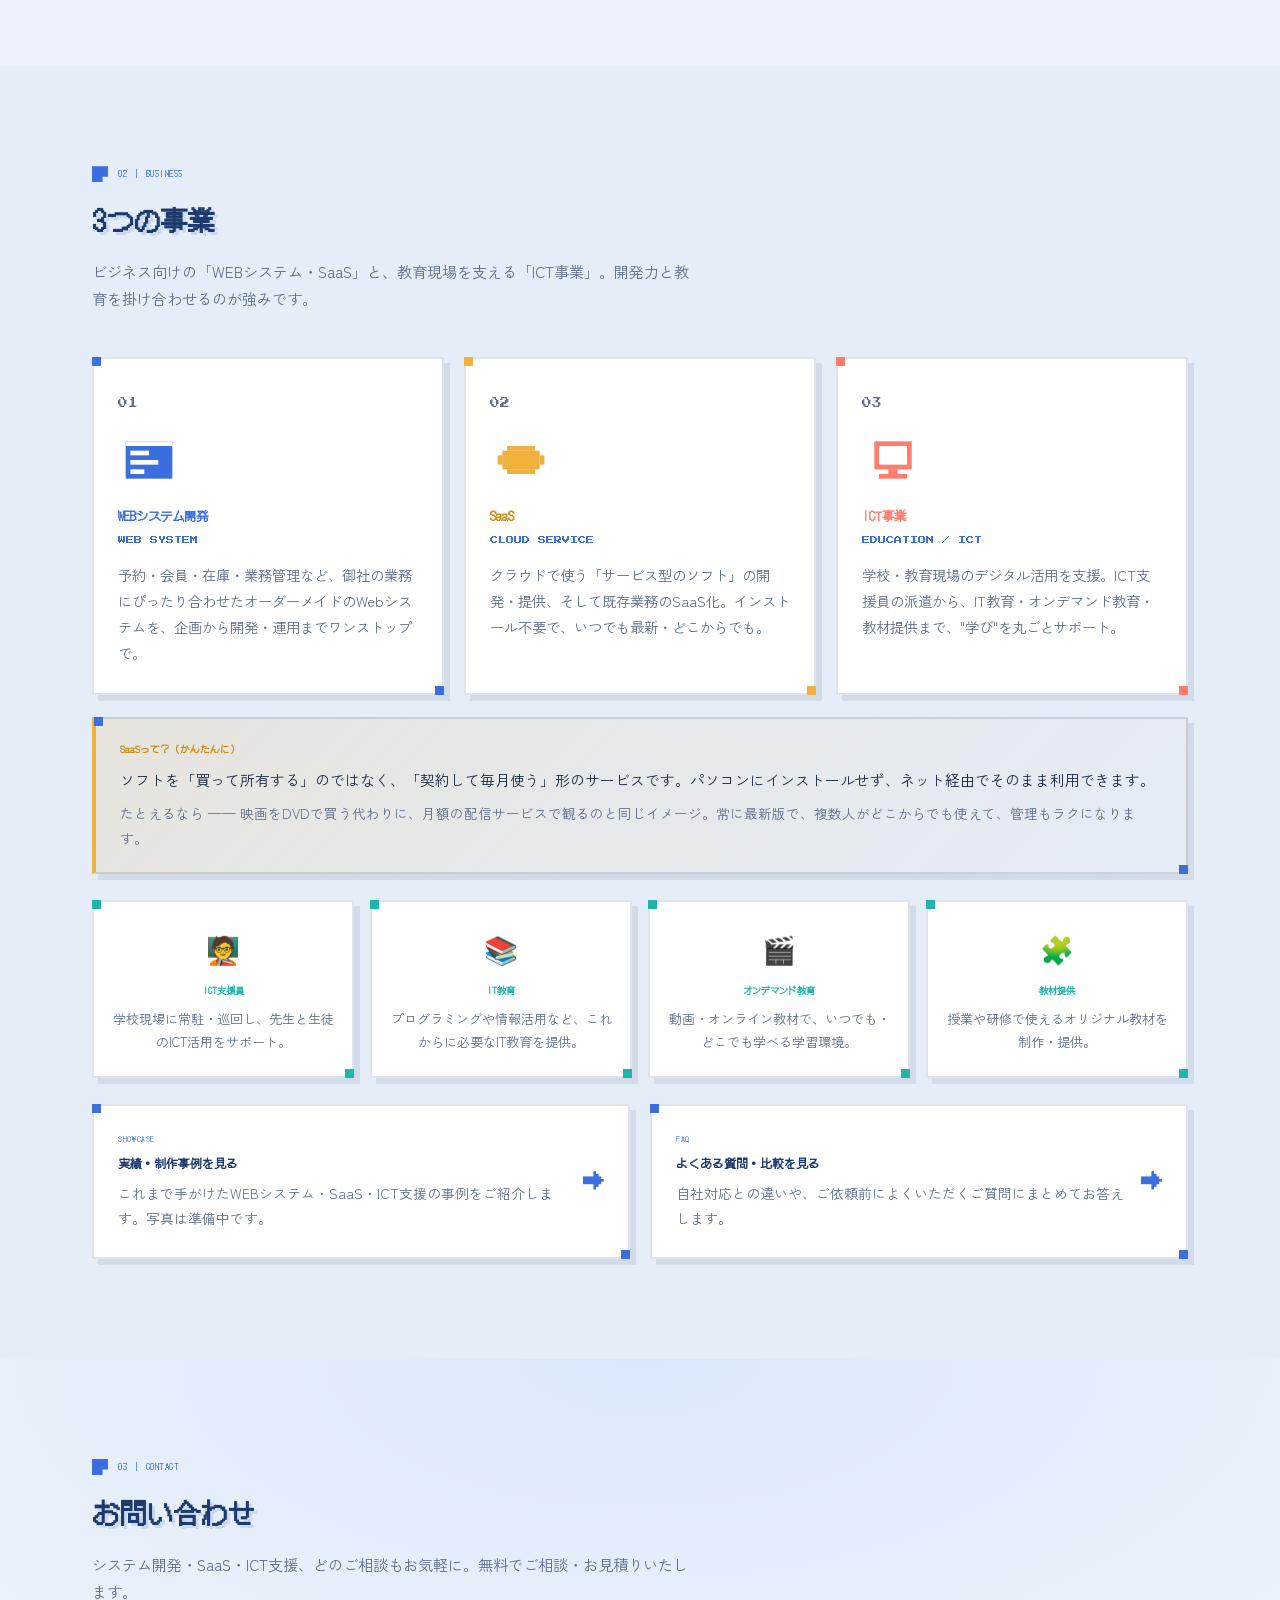
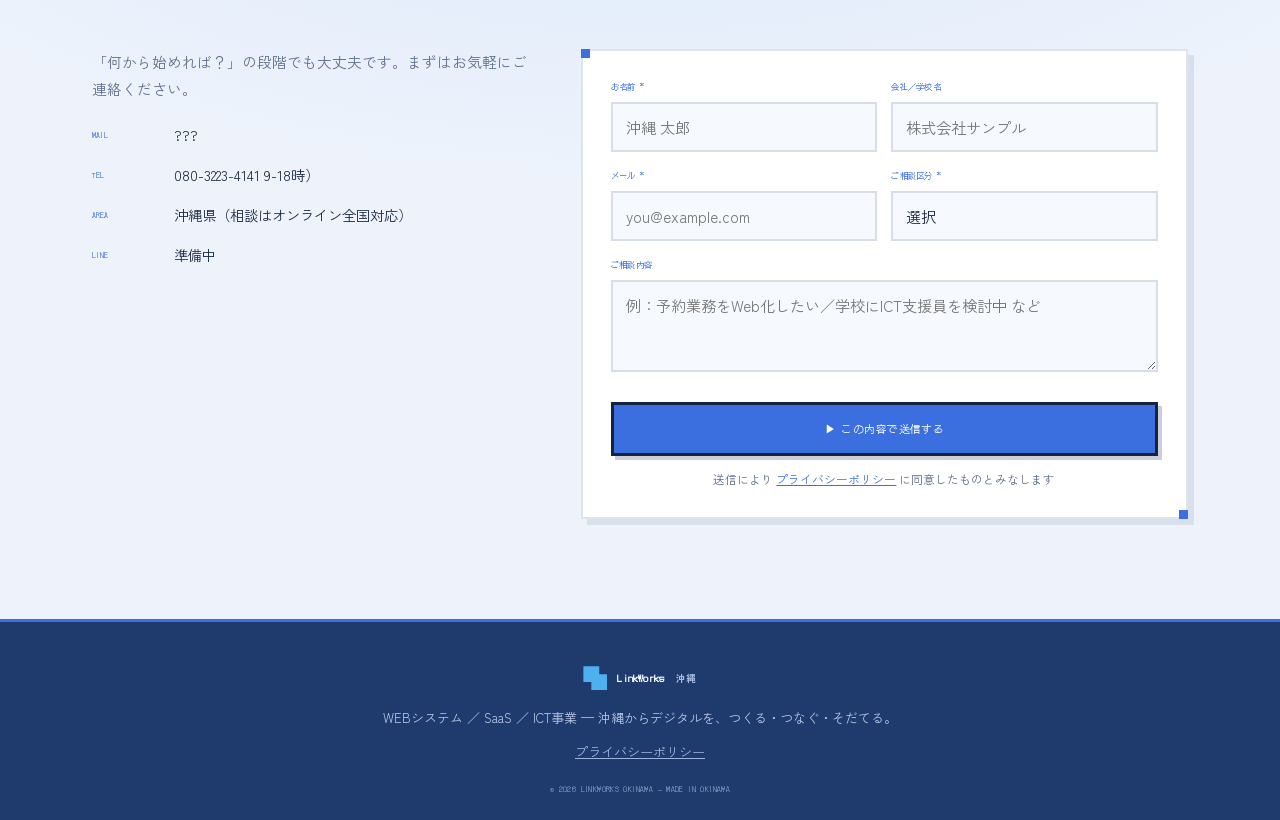
==== commit d8459d0f: "Update index.html" ====
--- a/index.html
+++ b/index.html
@@ -54,7 +54,7 @@
     <div class="panel" data-rv style="padding:8px 8px">
       <table class="profile">
         <tr><th>会社名</th><td>LinkWorks沖縄</td></tr>
-        <tr><th>設立</th><td><span class="ph">2026年07月</span></td></tr>
+        <tr><th>設立</th><td>2026年07月</td></tr>
         <tr><th>代表者</th><td><span class="ph">鹿取　周太</span></td></tr>
         <tr><th>所在地</th><td> <span class="ph">沖縄県西原町</span></td></tr>
         <tr><th>事業内容</th><td>WEBシステム開発 ／ SaaSの開発・提供 ／ ICT事業（ICT支援員派遣・IT教育・オンデマンド教育・教材提供）</td></tr>
--- a/style.css
+++ b/style.css
@@ -47,7 +47,11 @@
 .stage-inner{position:relative;z-index:5;height:100vh;display:flex;flex-direction:column;justify-content:center;align-items:center;text-align:center;padding:80px 22px 40px;pointer-events:none}
 .badge{font-family:var(--px);font-size:.54rem;color:var(--blue);border:2px solid var(--blue);padding:8px 12px;letter-spacing:.06em;margin-bottom:26px;background:rgba(59,111,224,.08)}
 .htitle{font-family:var(--px);font-size:clamp(1.3rem,4.6vw,2.9rem);line-height:1.5;color:var(--navy);text-shadow:4px 4px 0 #c3d6f4,7px 7px 0 rgba(31,58,109,.12)}
-.htitle .g{color:var(--blue)}
+.hlmark{position:relative;display:inline-block;white-space:nowrap;isolation:isolate;margin:0 5px}
+.hlmark::before{content:"";position:absolute;inset:2px -4px;z-index:-1;border-radius:2px}
+.hlmark.m-teal::before{background:rgba(30,181,172,.4);transform:rotate(-1deg)}
+.hlmark.m-amber::before{background:rgba(242,177,60,.55);transform:rotate(1deg)}
+.hlmark.m-coral::before{background:rgba(255,125,107,.4);transform:rotate(-1deg)}
 .hsub{font-family:var(--jp);font-weight:700;margin-top:22px;color:var(--soft);font-size:.95rem;max-width:34em}
 .hint{margin-top:20px;font-family:var(--px);font-size:.5rem;color:var(--coral);letter-spacing:.05em;animation:blink 1.4s steps(1) infinite}
 @keyframes blink{50%{opacity:.4}}
@@ -256,3 +260,20 @@
   .pf-grid{grid-template-columns:1fr}
   .pf-hero{padding:100px 0 40px}
 }
+
+/* ===== 法的文書ページ（privacy.html） ===== */
+.legal-panel{padding:36px 34px}
+.legal-item{margin-bottom:32px}
+.legal-item:last-of-type{margin-bottom:0}
+.legal-item h2{font-family:var(--px);font-size:.66rem;color:var(--navy);line-height:1.7;margin-bottom:12px;padding-bottom:10px;border-bottom:2px solid var(--line)}
+.legal-item p{font-size:.9rem;color:var(--text);margin-bottom:10px}
+.legal-item p:last-child{margin-bottom:0}
+.legal-item ul{margin:0 0 10px 0;padding-left:1.3em;font-size:.9rem;color:var(--text)}
+.legal-item ul li{margin-bottom:6px}
+.legal-contact{margin-top:14px;padding:16px 18px;background:var(--bg2);border-left:3px solid var(--blue)}
+.legal-contact .cline:last-child{margin-bottom:0}
+.legal-date{text-align:right;font-size:.8rem;color:var(--soft);margin-top:8px}
+
+@media(max-width:560px){
+  .legal-panel{padding:26px 22px}
+}
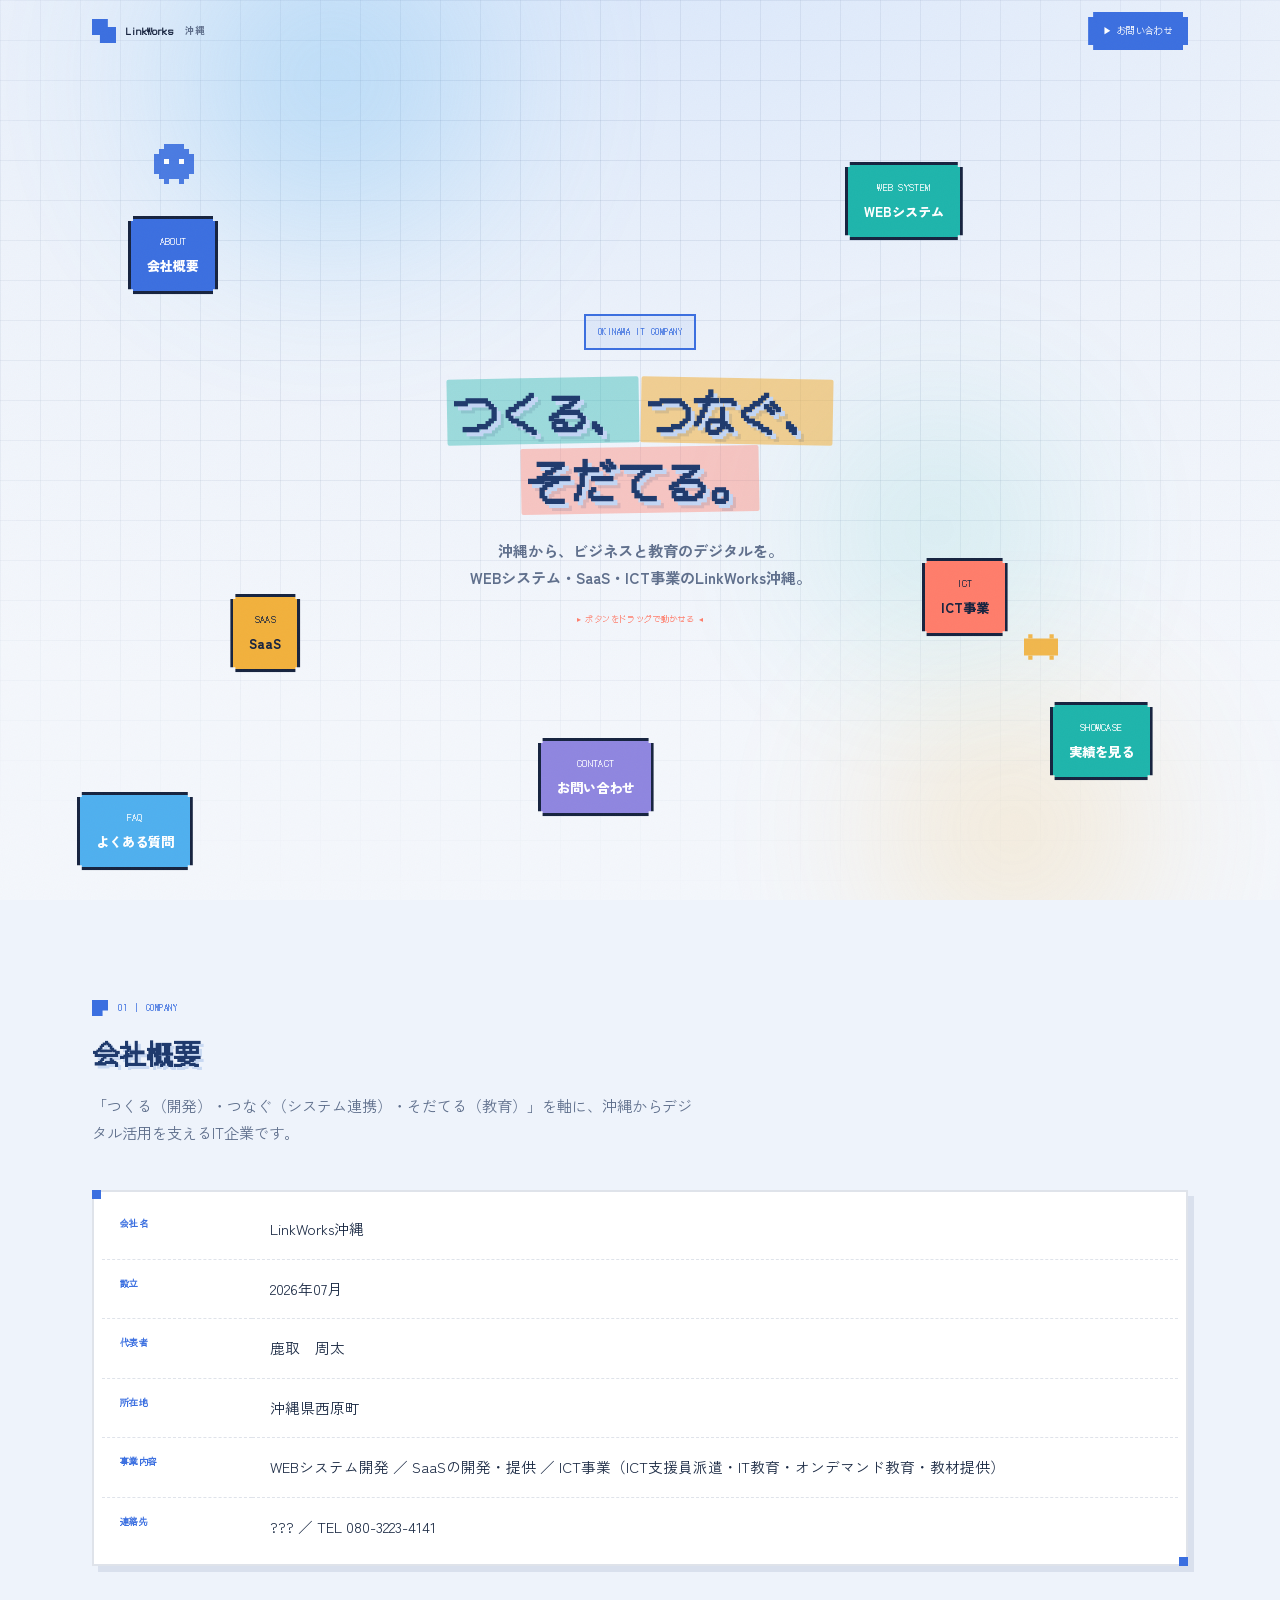
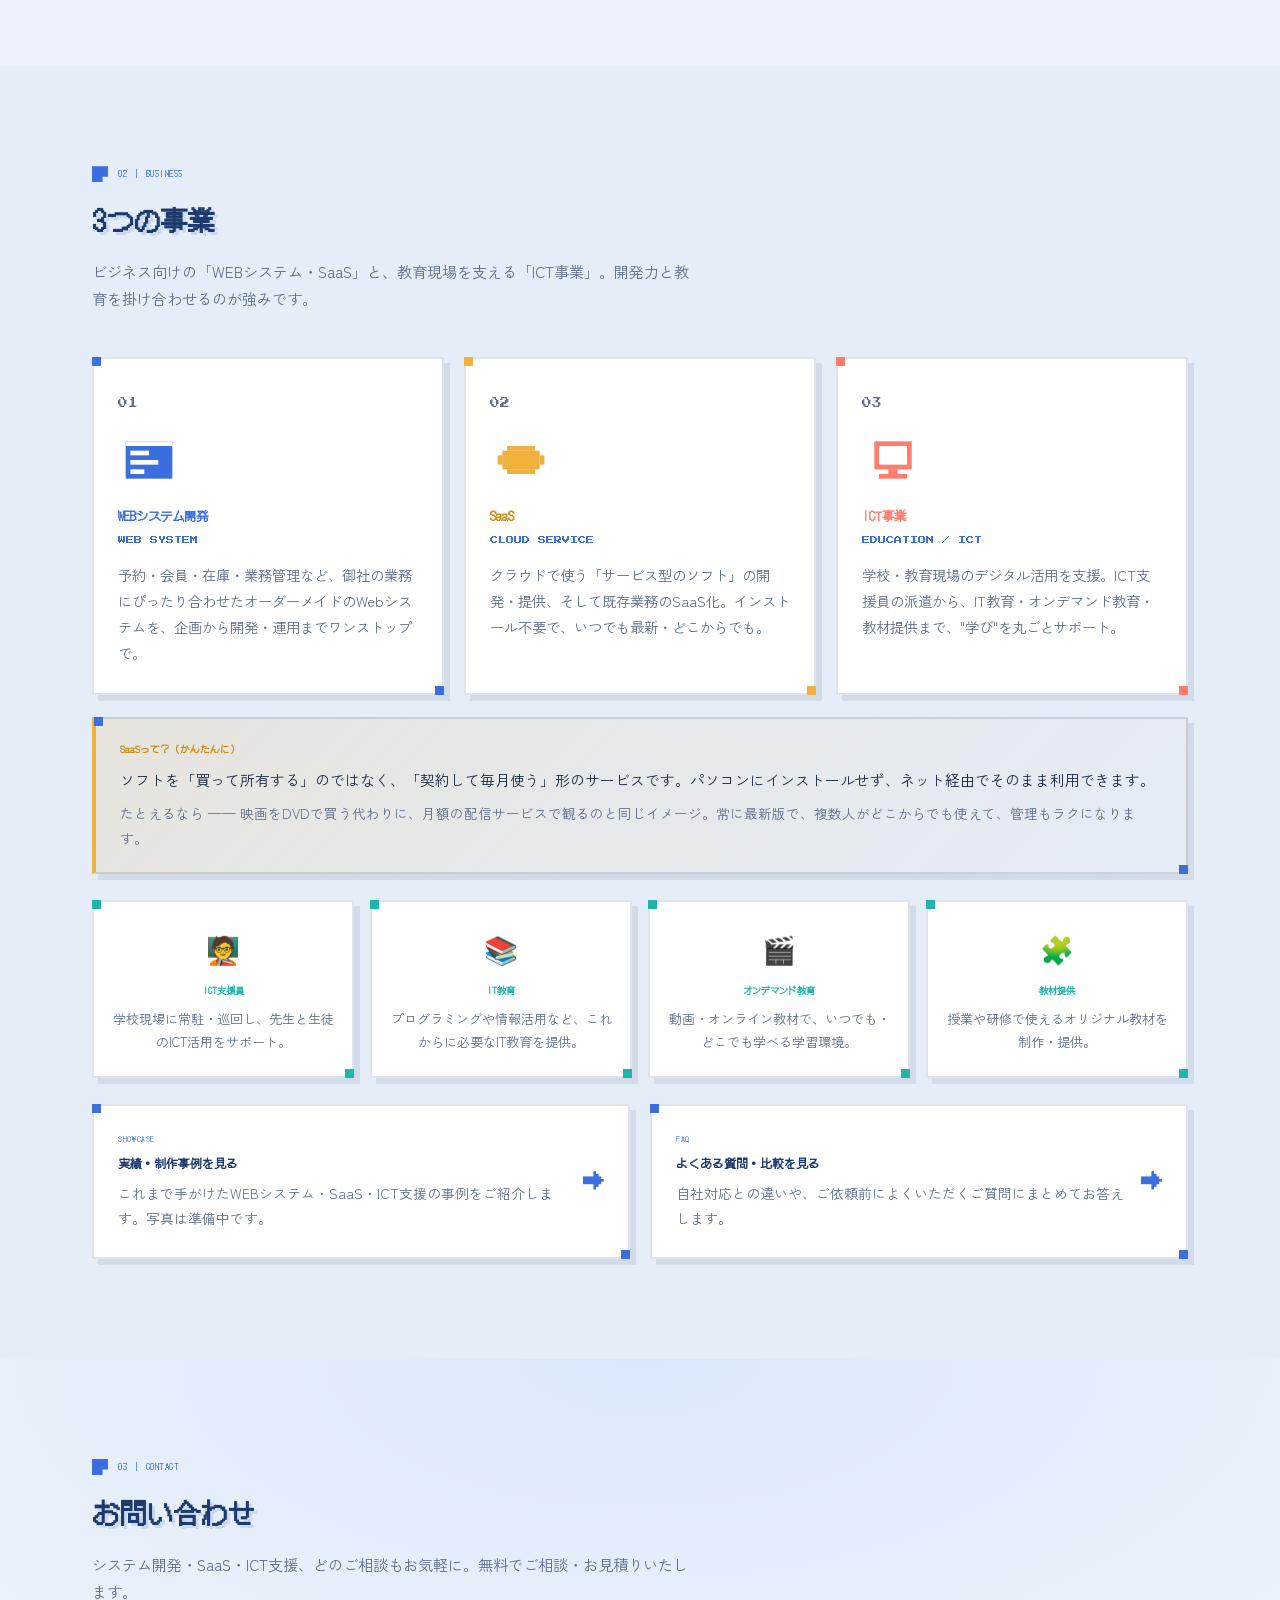
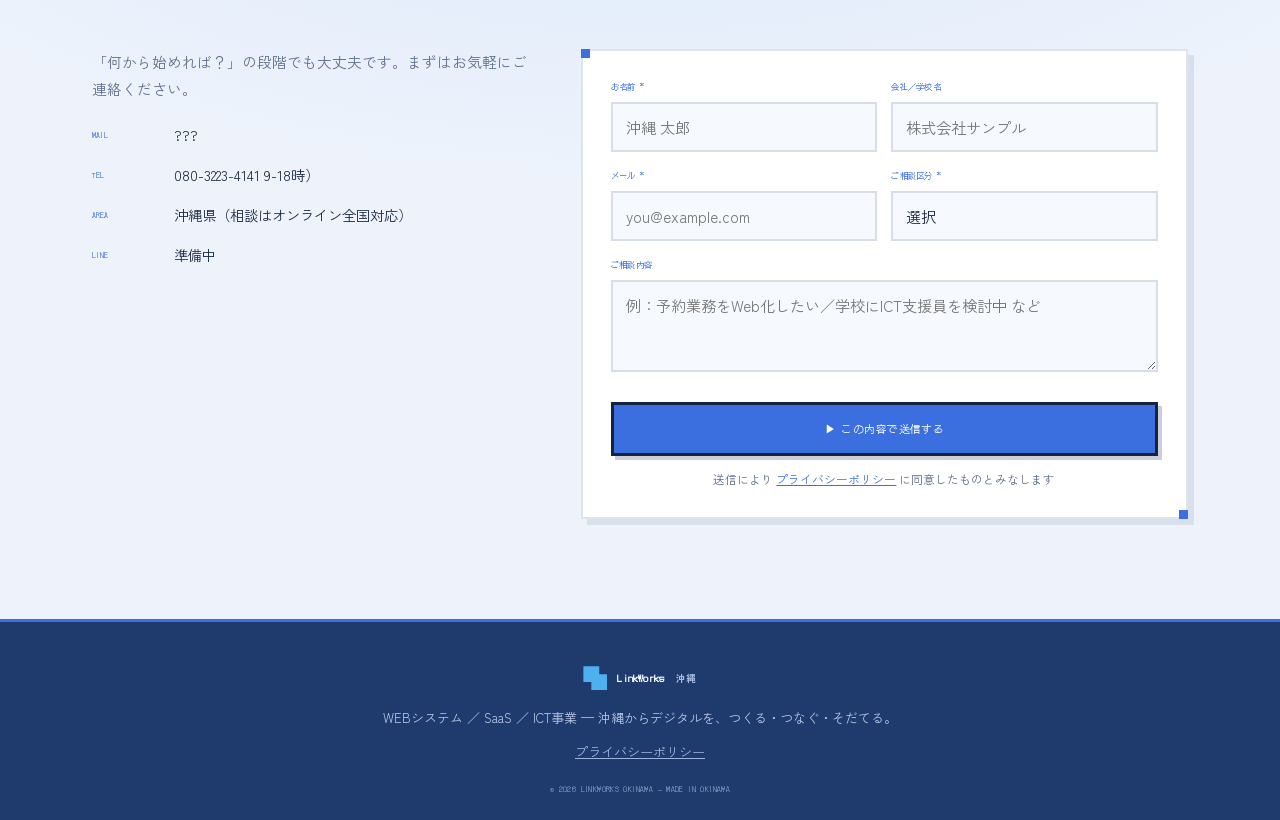
==== commit adf32d68: "Rename index(true).html to index.html" ====
--- a/index.html
+++ b/index.html
@@ -55,8 +55,8 @@
       <table class="profile">
         <tr><th>会社名</th><td>LinkWorks沖縄</td></tr>
         <tr><th>設立</th><td>2026年07月</td></tr>
-        <tr><th>代表者</th><td><span class="ph">鹿取　周太</span></td></tr>
-        <tr><th>所在地</th><td> <span class="ph">沖縄県西原町</span></td></tr>
+        <tr><th>代表者</th><td>鹿取　周太</td></tr>
+        <tr><th>所在地</th><td>沖縄県西原町</td></tr>
         <tr><th>事業内容</th><td>WEBシステム開発 ／ SaaSの開発・提供 ／ ICT事業（ICT支援員派遣・IT教育・オンデマンド教育・教材提供）</td></tr>
         <tr><th>連絡先</th><td>??? ／ TEL 080-3223-4141</td></tr>
       </table>
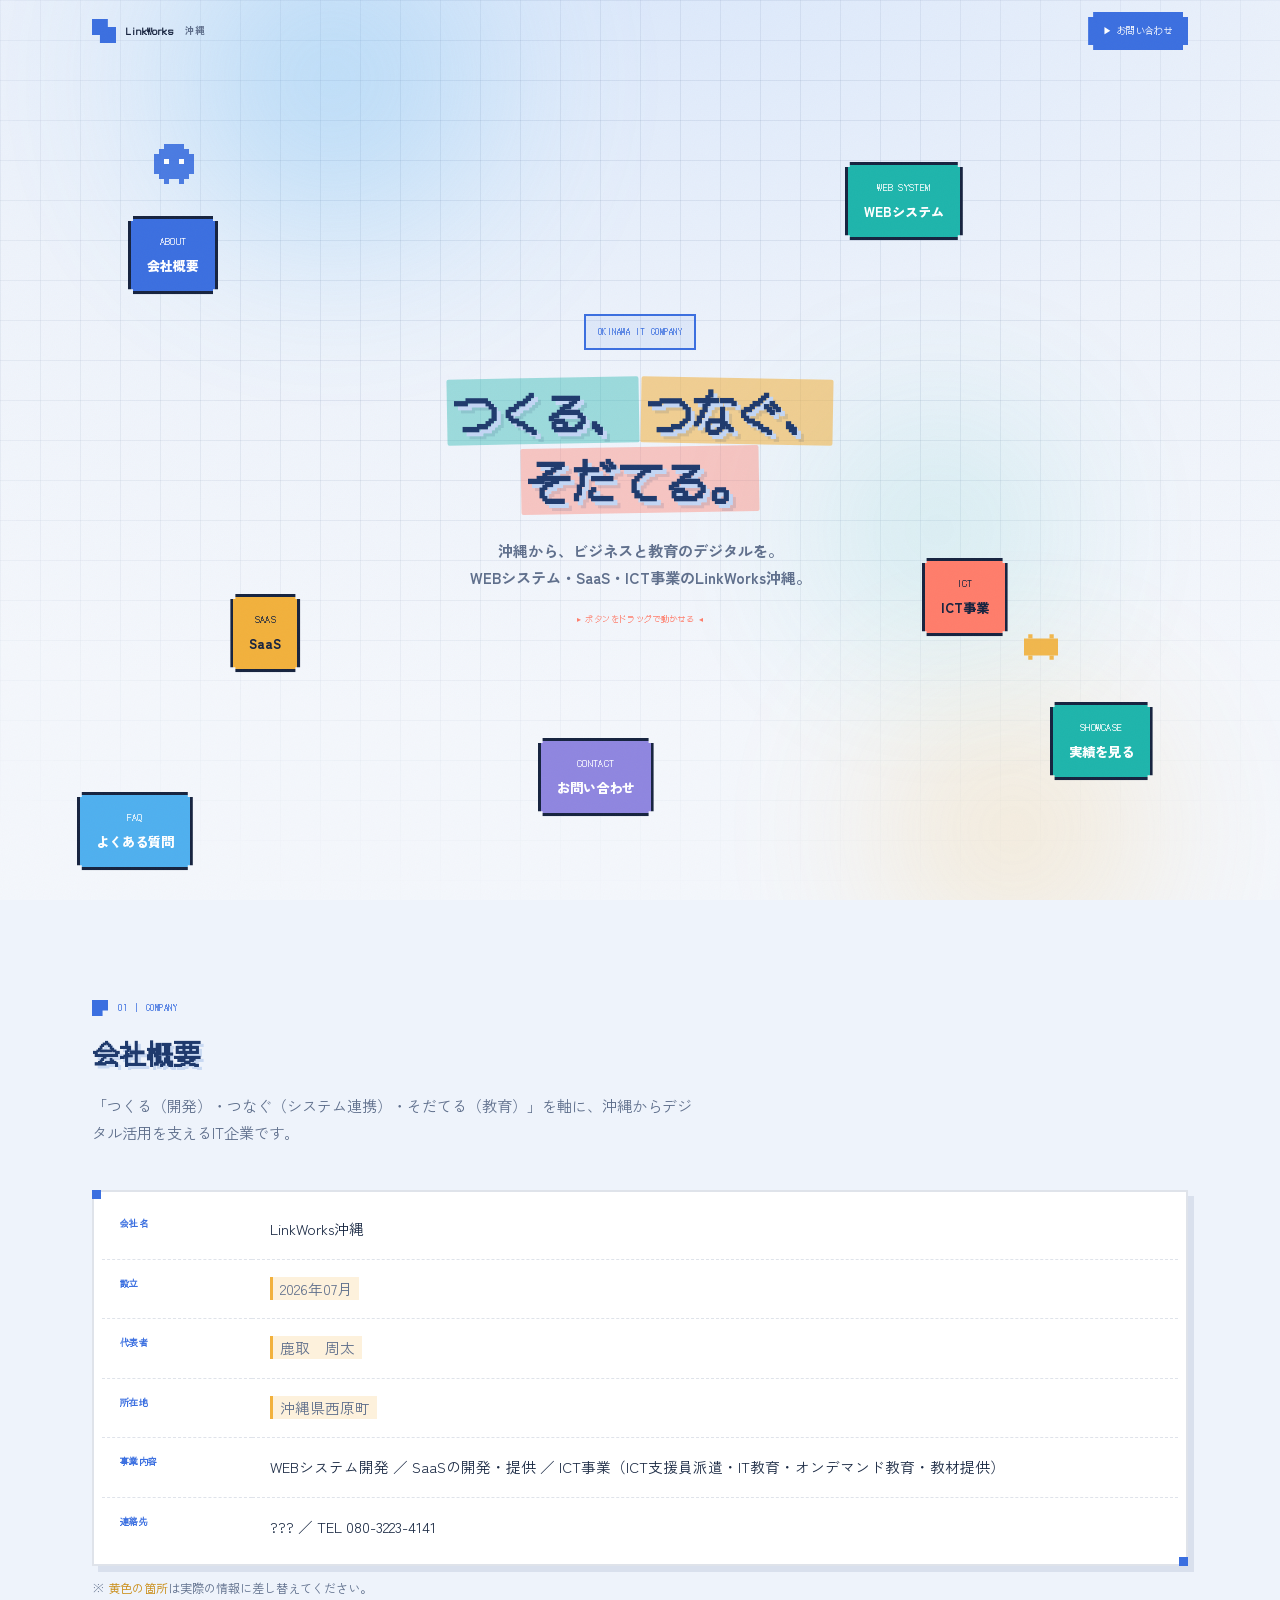
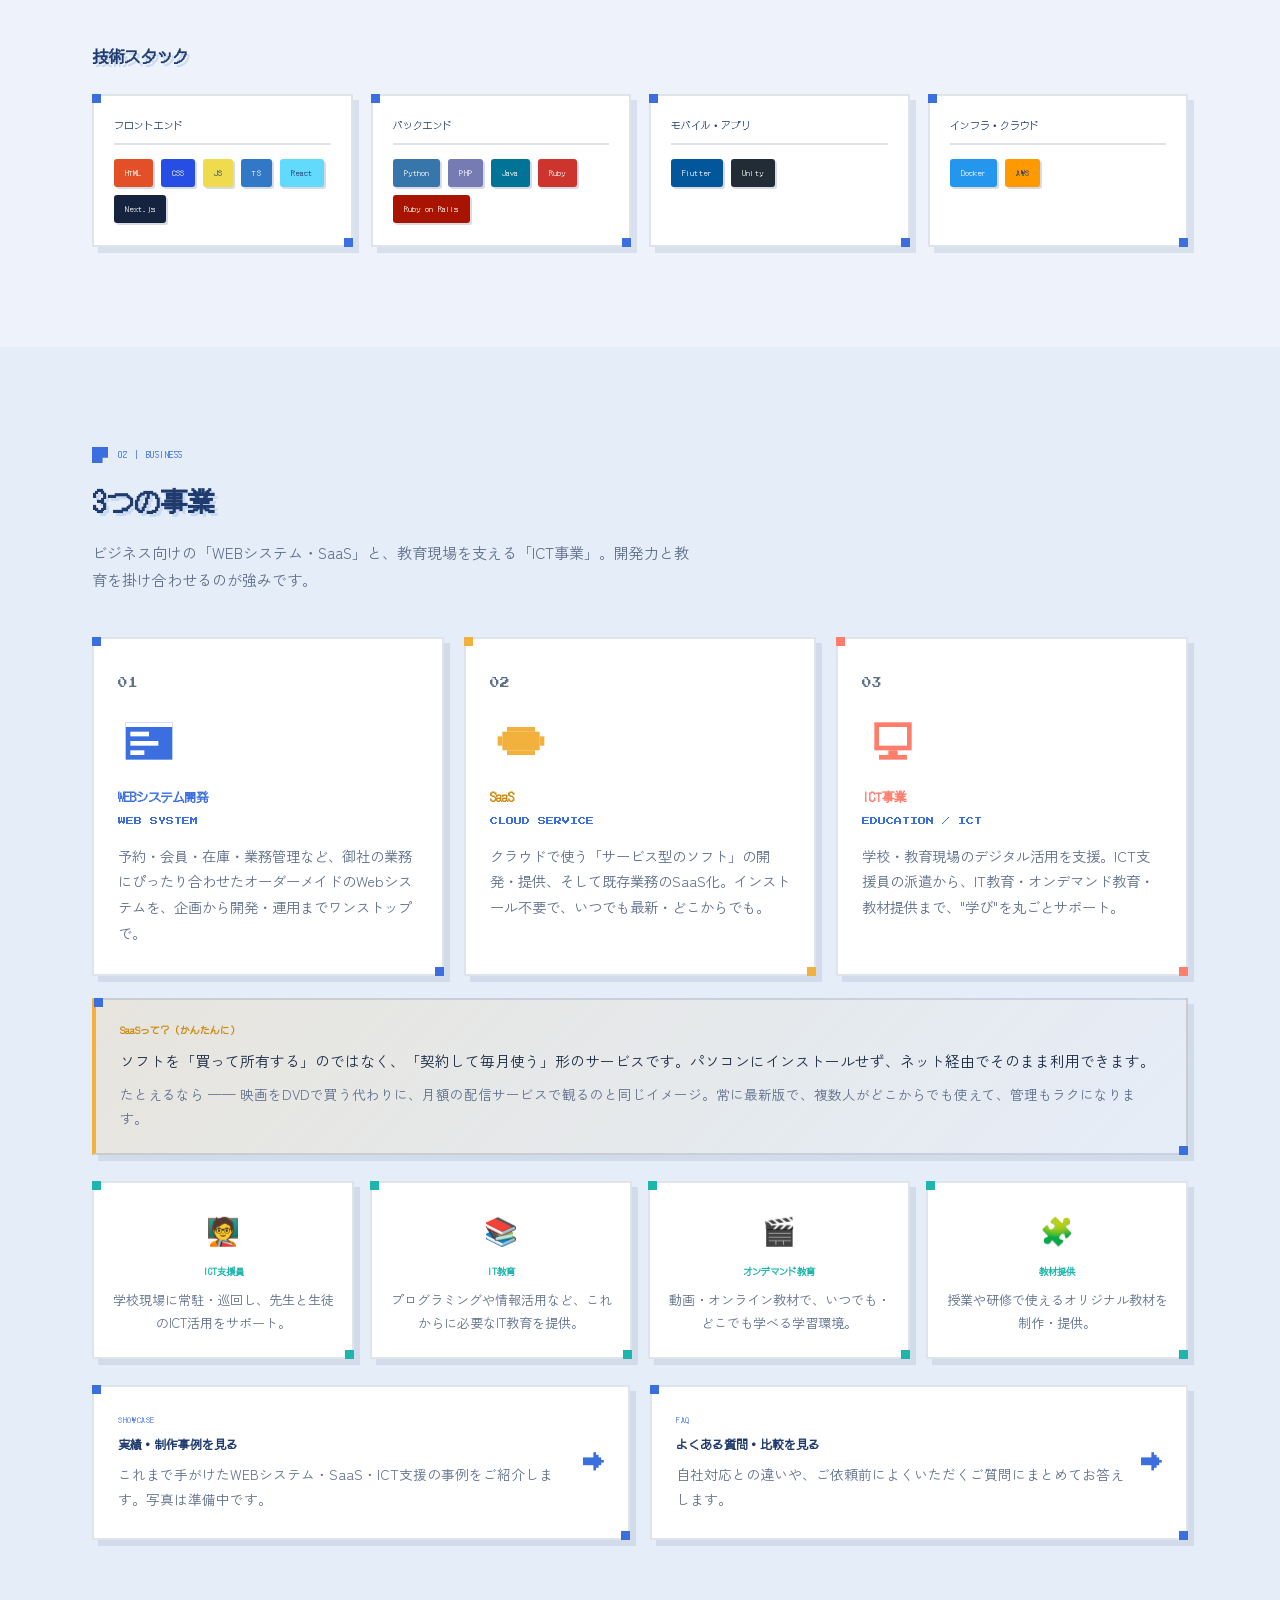
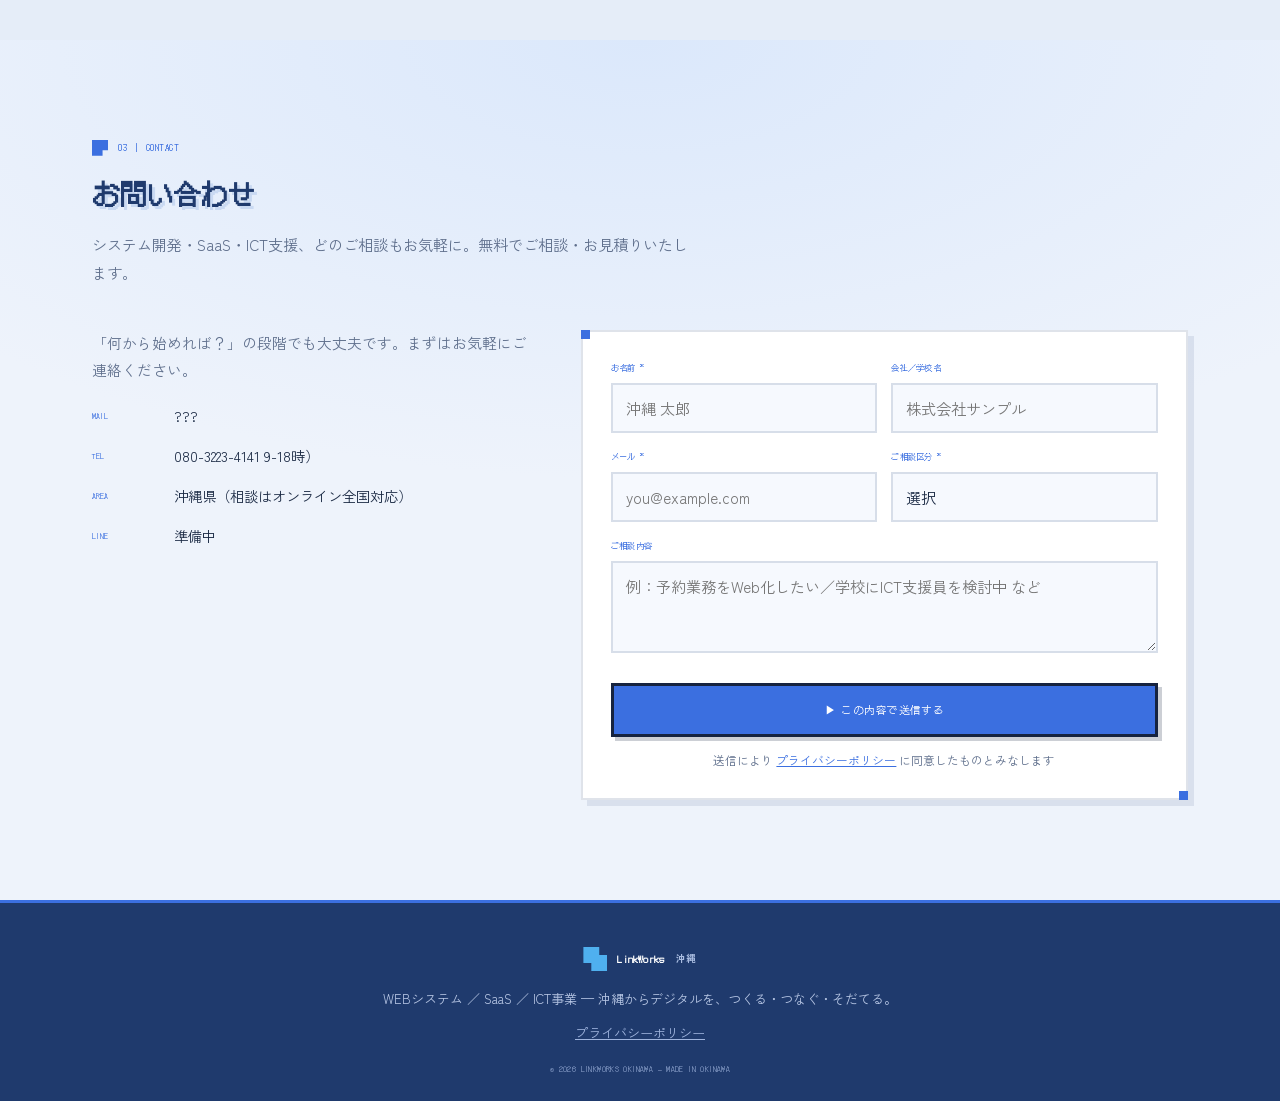
==== commit 71af9087: "Add files via upload" ====
--- a/index.html
+++ b/index.html
@@ -54,12 +54,54 @@
     <div class="panel" data-rv style="padding:8px 8px">
       <table class="profile">
         <tr><th>会社名</th><td>LinkWorks沖縄</td></tr>
-        <tr><th>設立</th><td>2026年07月</td></tr>
-        <tr><th>代表者</th><td>鹿取　周太</td></tr>
-        <tr><th>所在地</th><td>沖縄県西原町</td></tr>
+        <tr><th>設立</th><td><span class="ph">2026年07月</span></td></tr>
+        <tr><th>代表者</th><td><span class="ph">鹿取　周太</span></td></tr>
+        <tr><th>所在地</th><td> <span class="ph">沖縄県西原町</span></td></tr>
         <tr><th>事業内容</th><td>WEBシステム開発 ／ SaaSの開発・提供 ／ ICT事業（ICT支援員派遣・IT教育・オンデマンド教育・教材提供）</td></tr>
         <tr><th>連絡先</th><td>??? ／ TEL 080-3223-4141</td></tr>
       </table>
+    </div>
+    <p style="color:var(--soft);font-size:.76rem;margin-top:12px">※ <span style="color:#c98b12">黄色の箇所</span>は実際の情報に差し替えてください。</p>
+
+    <div class="khead" data-rv style="margin-top:44px;margin-bottom:24px">
+      <h2 style="font-size:1rem;color:var(--navy);font-family:var(--px);line-height:1.6">技術スタック</h2>
+    </div>
+    <div class="stack-grid" data-rv>
+      <div class="panel stack-card">
+        <div class="stack-head">フロントエンド</div>
+        <div class="stack-tags">
+          <span class="tag" style="background:#e34f26">HTML</span>
+          <span class="tag" style="background:#264de4">CSS</span>
+          <span class="tag" style="background:#f0db4f;color:#1f3a6d">JS</span>
+          <span class="tag" style="background:#3178c6">TS</span>
+          <span class="tag" style="background:#61dafb;color:#1f3a6d">React</span>
+          <span class="tag" style="background:#16233f">Next.js</span>
+        </div>
+      </div>
+      <div class="panel stack-card">
+        <div class="stack-head">バックエンド</div>
+        <div class="stack-tags">
+          <span class="tag" style="background:#3776ab">Python</span>
+          <span class="tag" style="background:#777bb4">PHP</span>
+          <span class="tag" style="background:#007396">Java</span>
+          <span class="tag" style="background:#cc342d">Ruby</span>
+          <span class="tag" style="background:#a91401">Ruby on Rails</span>
+        </div>
+      </div>
+      <div class="panel stack-card">
+        <div class="stack-head">モバイル・アプリ</div>
+        <div class="stack-tags">
+          <span class="tag" style="background:#02569b">Flutter</span>
+          <span class="tag" style="background:#222c37">Unity</span>
+        </div>
+      </div>
+      <div class="panel stack-card">
+        <div class="stack-head">インフラ・クラウド</div>
+        <div class="stack-tags">
+          <span class="tag" style="background:#2496ed">Docker</span>
+          <span class="tag" style="background:#ff9900;color:#1f3a6d">AWS</span>
+        </div>
+      </div>
     </div>
   </div>
 </section>
--- a/style.css
+++ b/style.css
@@ -277,3 +277,17 @@
 @media(max-width:560px){
   .legal-panel{padding:26px 22px}
 }
+
+/* ===== 技術スタック（ABOUT内） ===== */
+.stack-grid{display:grid;grid-template-columns:repeat(4,1fr);gap:18px}
+.stack-card{padding:22px 20px}
+.stack-head{font-family:var(--px);font-size:.6rem;color:var(--navy);margin-bottom:14px;padding-bottom:10px;border-bottom:2px solid var(--line);line-height:1.6}
+.stack-tags{display:flex;flex-wrap:wrap;gap:8px}
+.stack-tags .tag{font-family:var(--px);font-size:.5rem;color:#fff;padding:8px 11px;letter-spacing:.02em;line-height:1.5;border-radius:3px;display:inline-block;box-shadow:2px 2px 0 rgba(31,58,109,.18)}
+
+@media(max-width:900px){
+  .stack-grid{grid-template-columns:1fr 1fr}
+}
+@media(max-width:560px){
+  .stack-grid{grid-template-columns:1fr}
+}
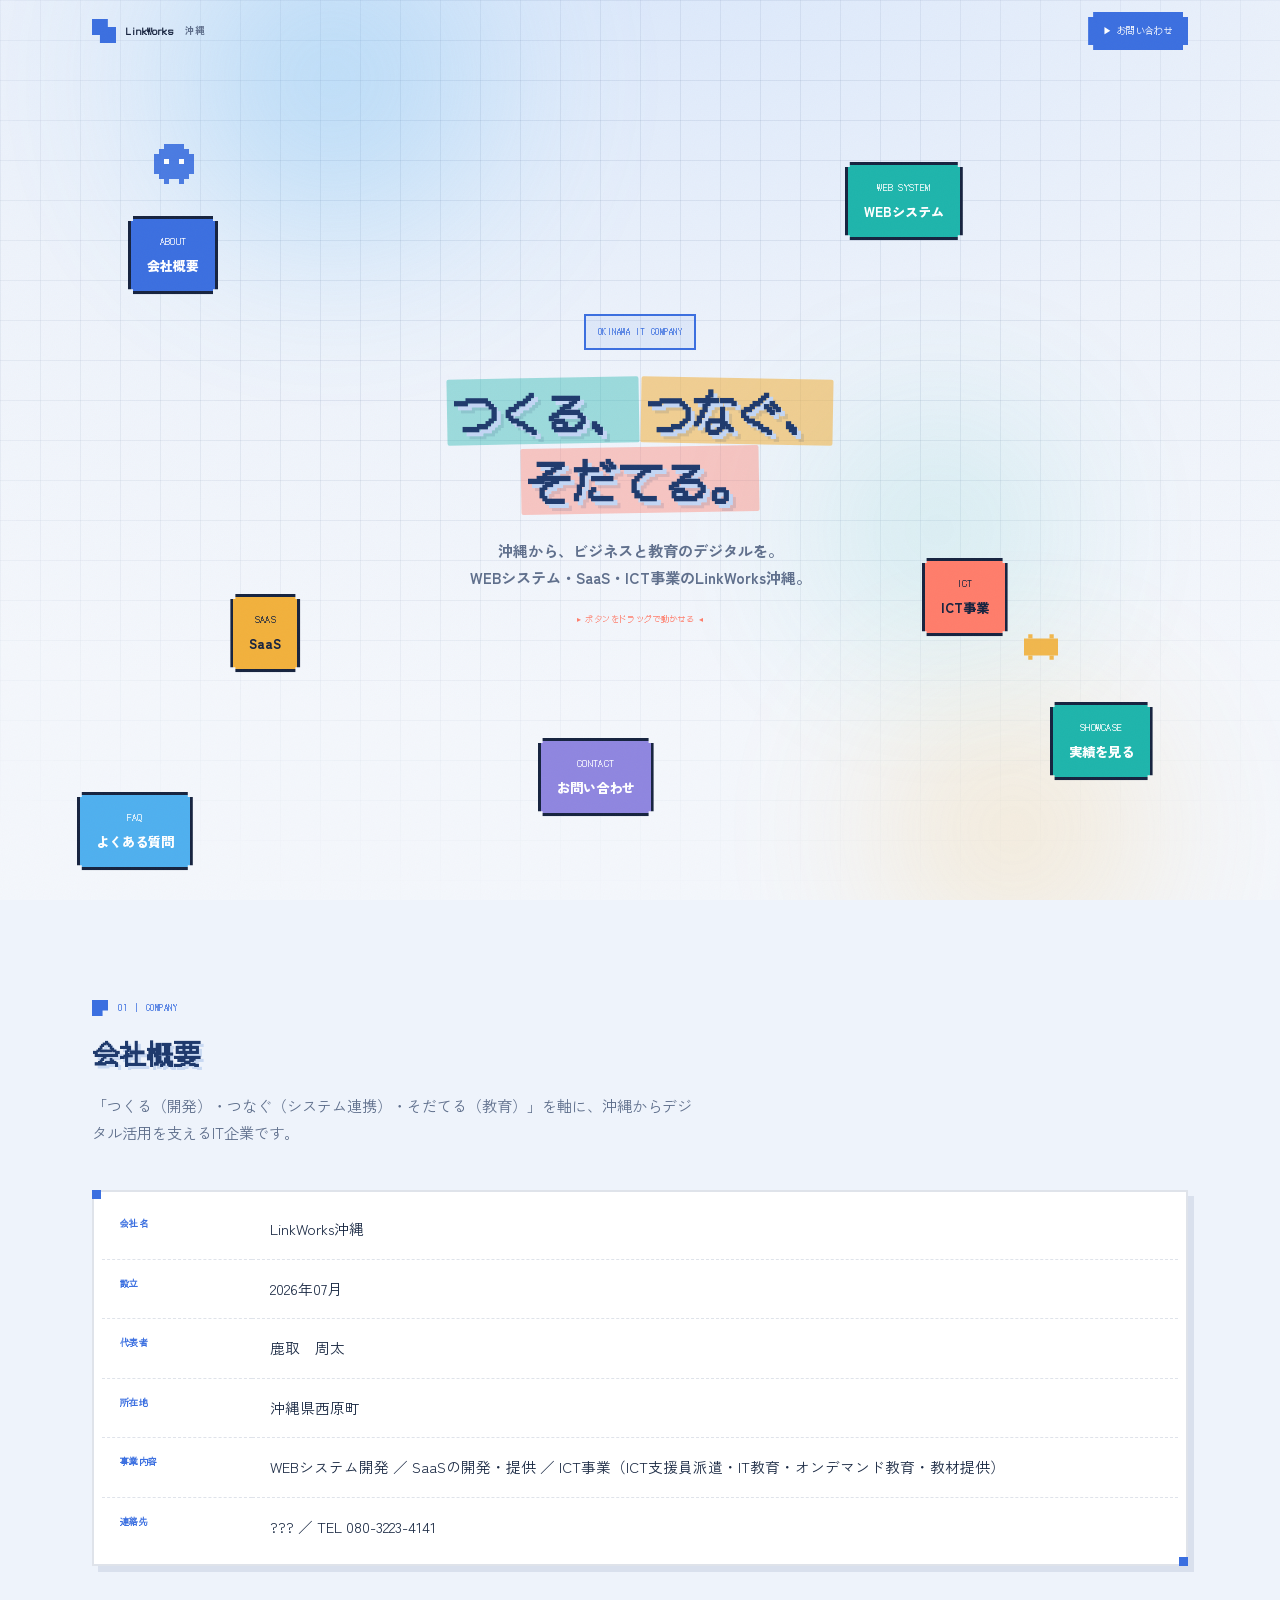
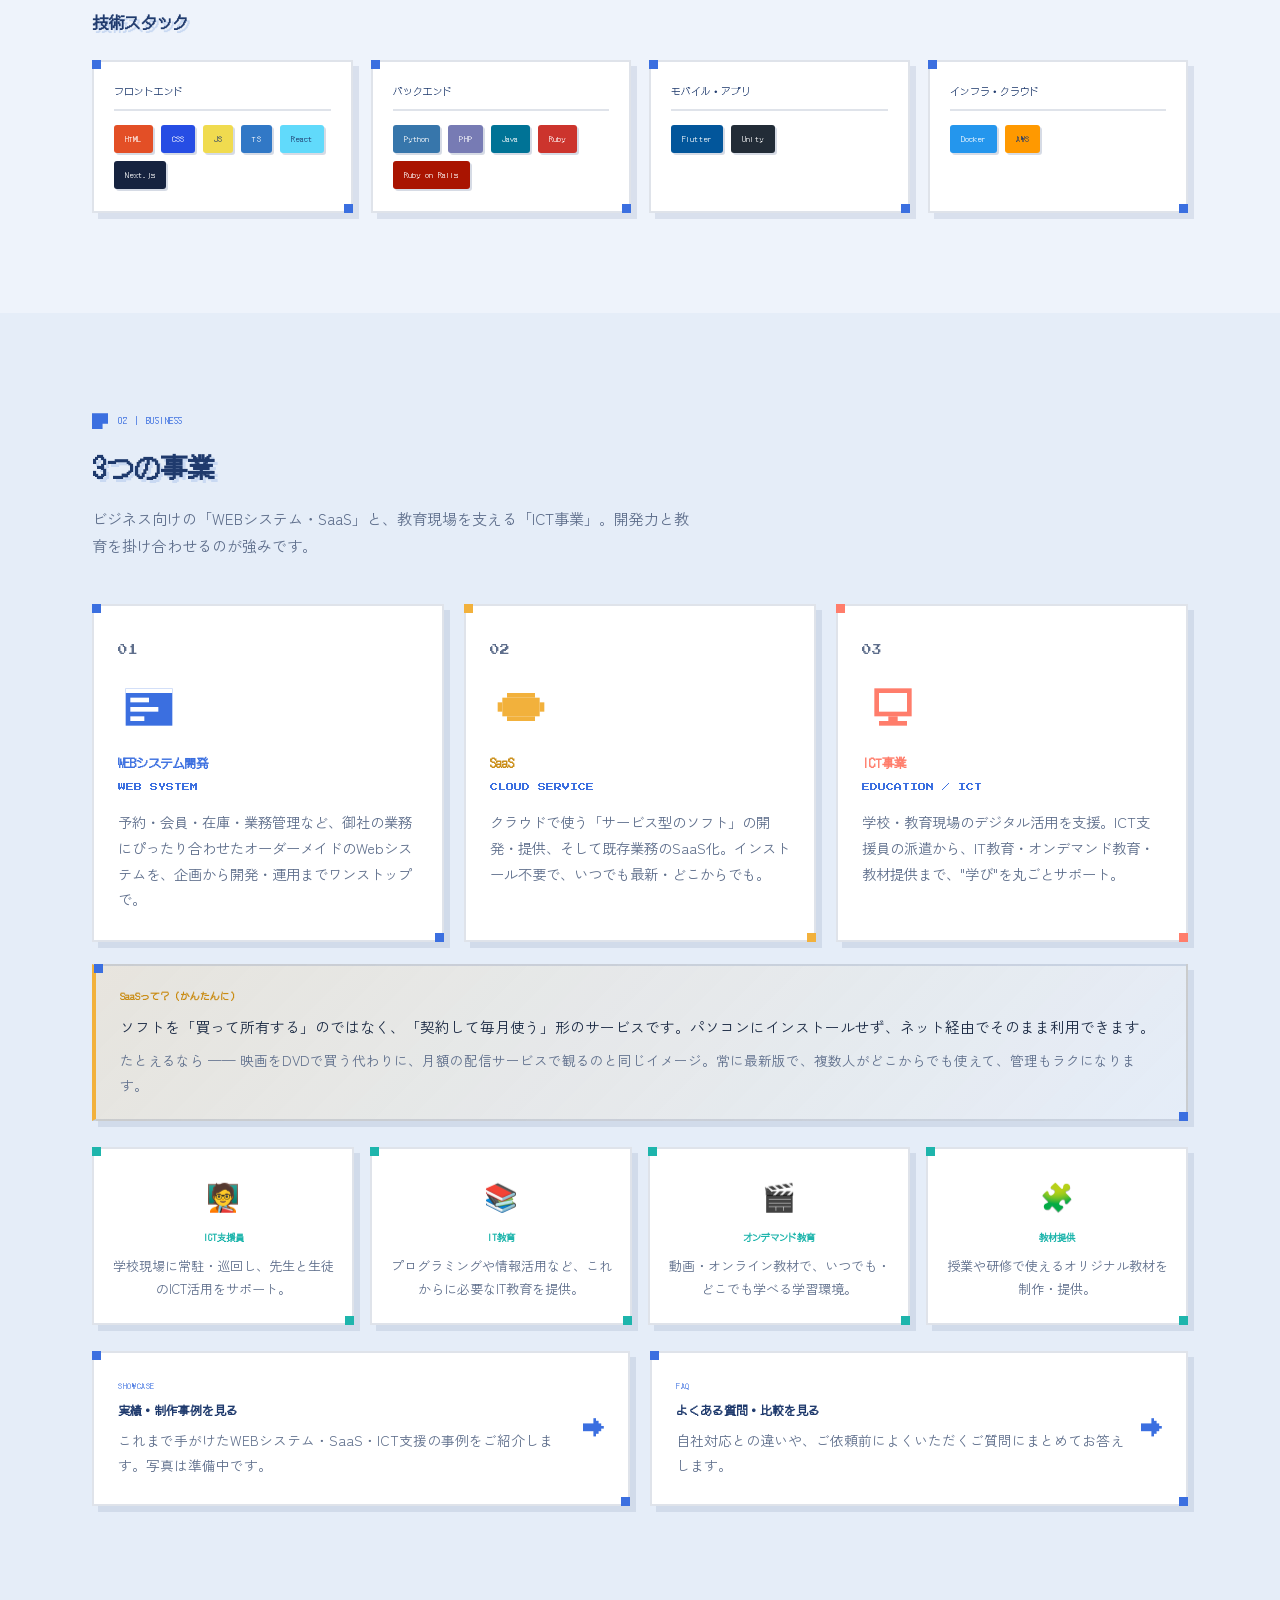
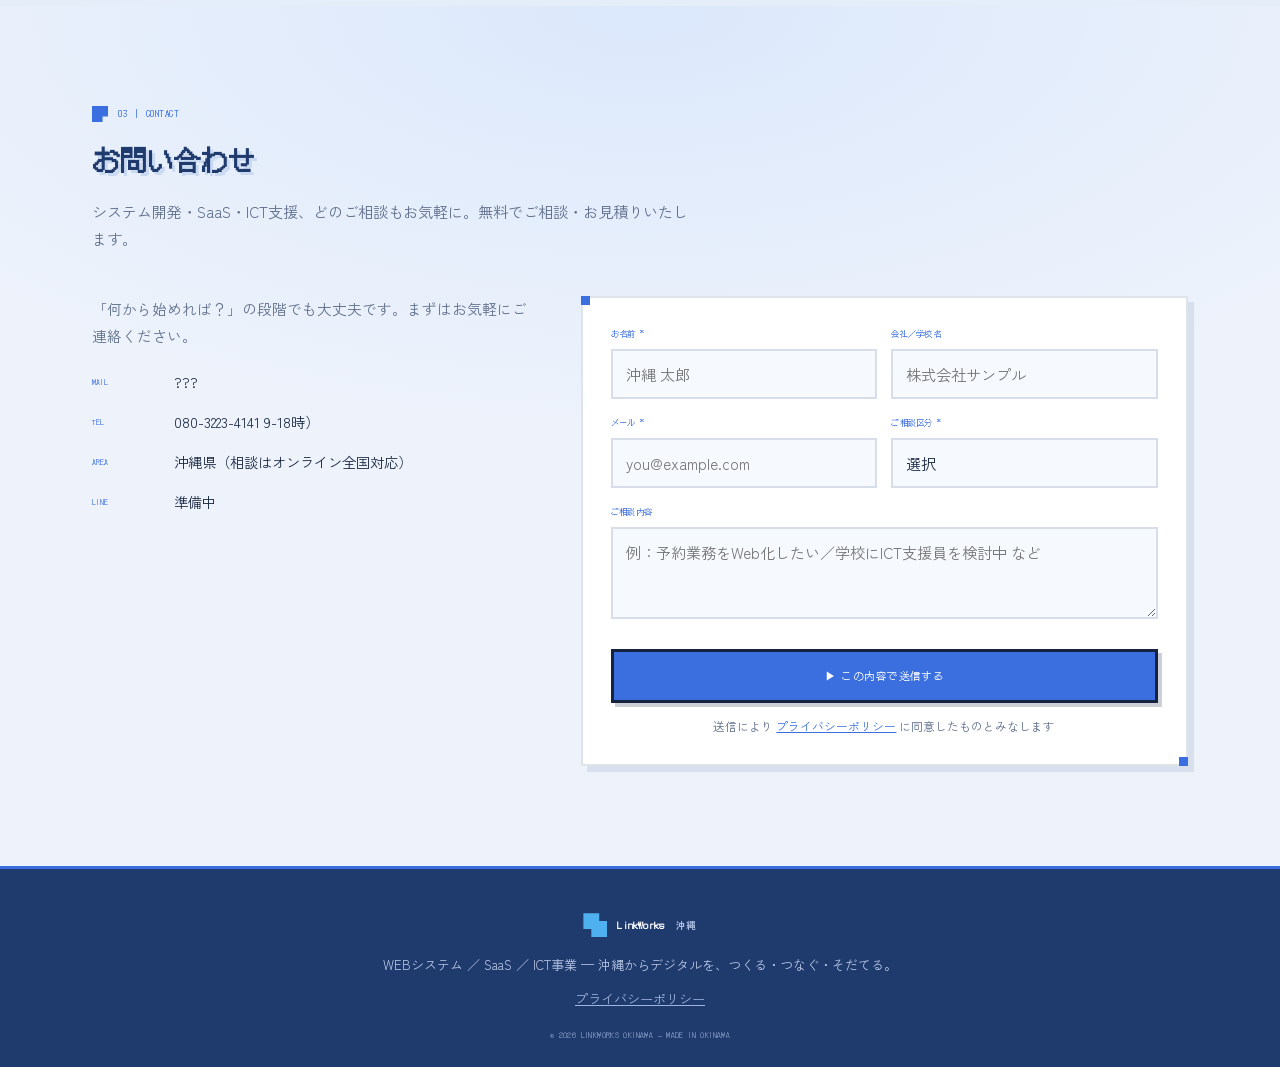
==== commit fb432515: "Update index.html" ====
--- a/index.html
+++ b/index.html
@@ -54,14 +54,13 @@
     <div class="panel" data-rv style="padding:8px 8px">
       <table class="profile">
         <tr><th>会社名</th><td>LinkWorks沖縄</td></tr>
-        <tr><th>設立</th><td><span class="ph">2026年07月</span></td></tr>
-        <tr><th>代表者</th><td><span class="ph">鹿取　周太</span></td></tr>
-        <tr><th>所在地</th><td> <span class="ph">沖縄県西原町</span></td></tr>
+        <tr><th>設立</th><td>2026年07月</span></td></tr>
+        <tr><th>代表者</th><td>鹿取　周太</span></td></tr>
+        <tr><th>所在地</th><td>沖縄県西原町</span></td></tr>
         <tr><th>事業内容</th><td>WEBシステム開発 ／ SaaSの開発・提供 ／ ICT事業（ICT支援員派遣・IT教育・オンデマンド教育・教材提供）</td></tr>
         <tr><th>連絡先</th><td>??? ／ TEL 080-3223-4141</td></tr>
       </table>
     </div>
-    <p style="color:var(--soft);font-size:.76rem;margin-top:12px">※ <span style="color:#c98b12">黄色の箇所</span>は実際の情報に差し替えてください。</p>
 
     <div class="khead" data-rv style="margin-top:44px;margin-bottom:24px">
       <h2 style="font-size:1rem;color:var(--navy);font-family:var(--px);line-height:1.6">技術スタック</h2>
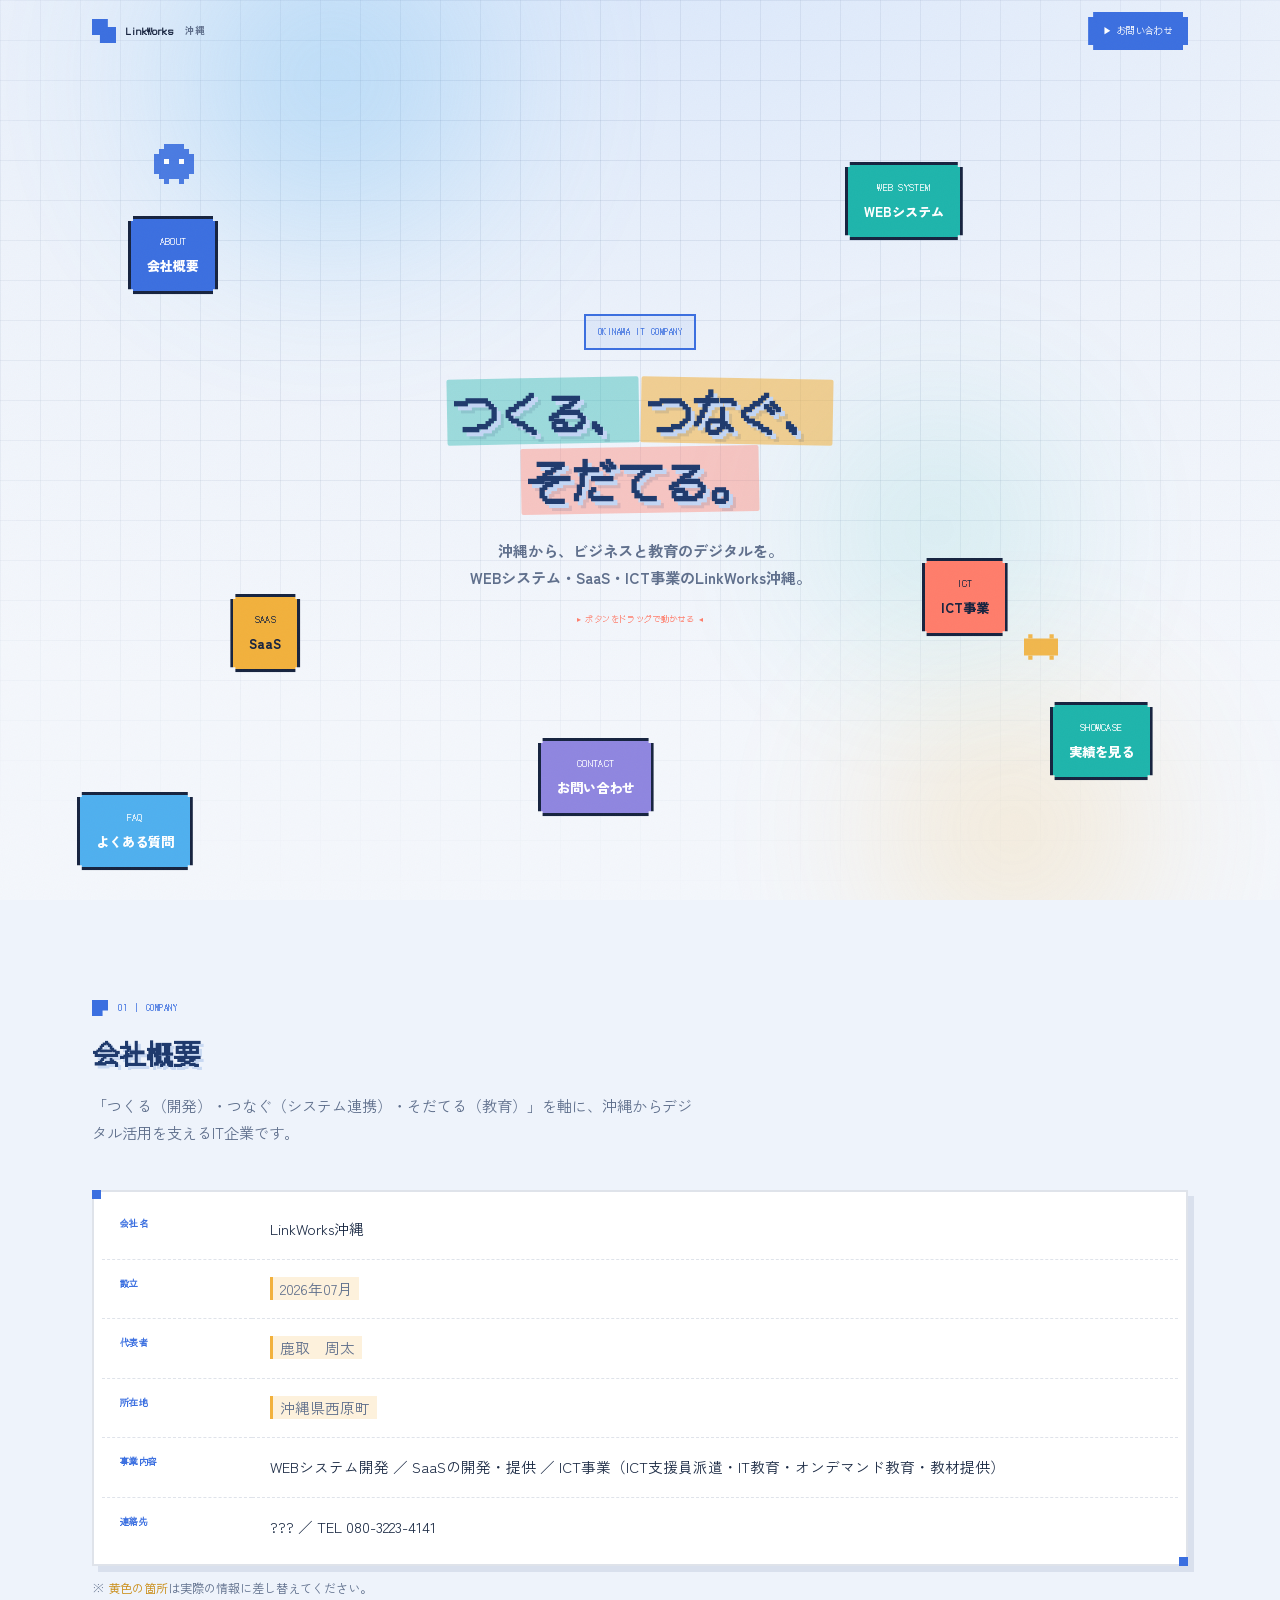
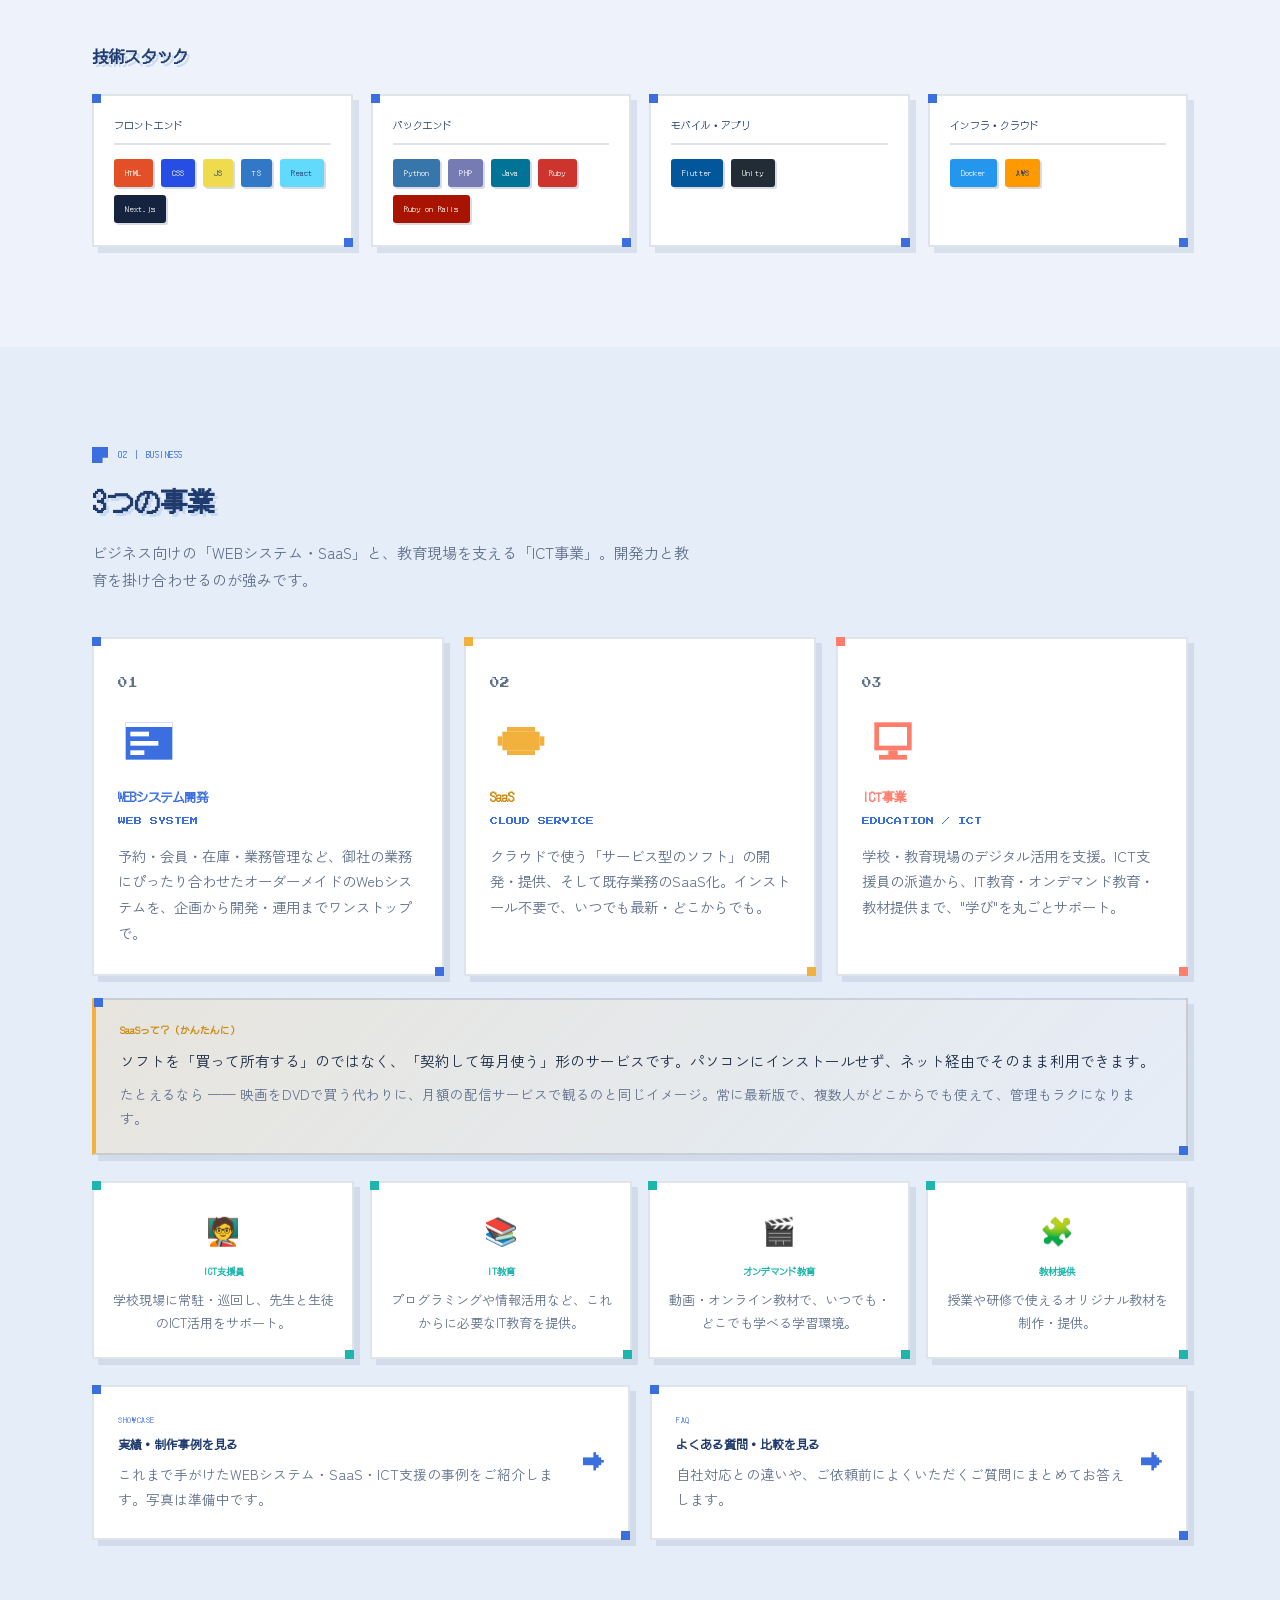
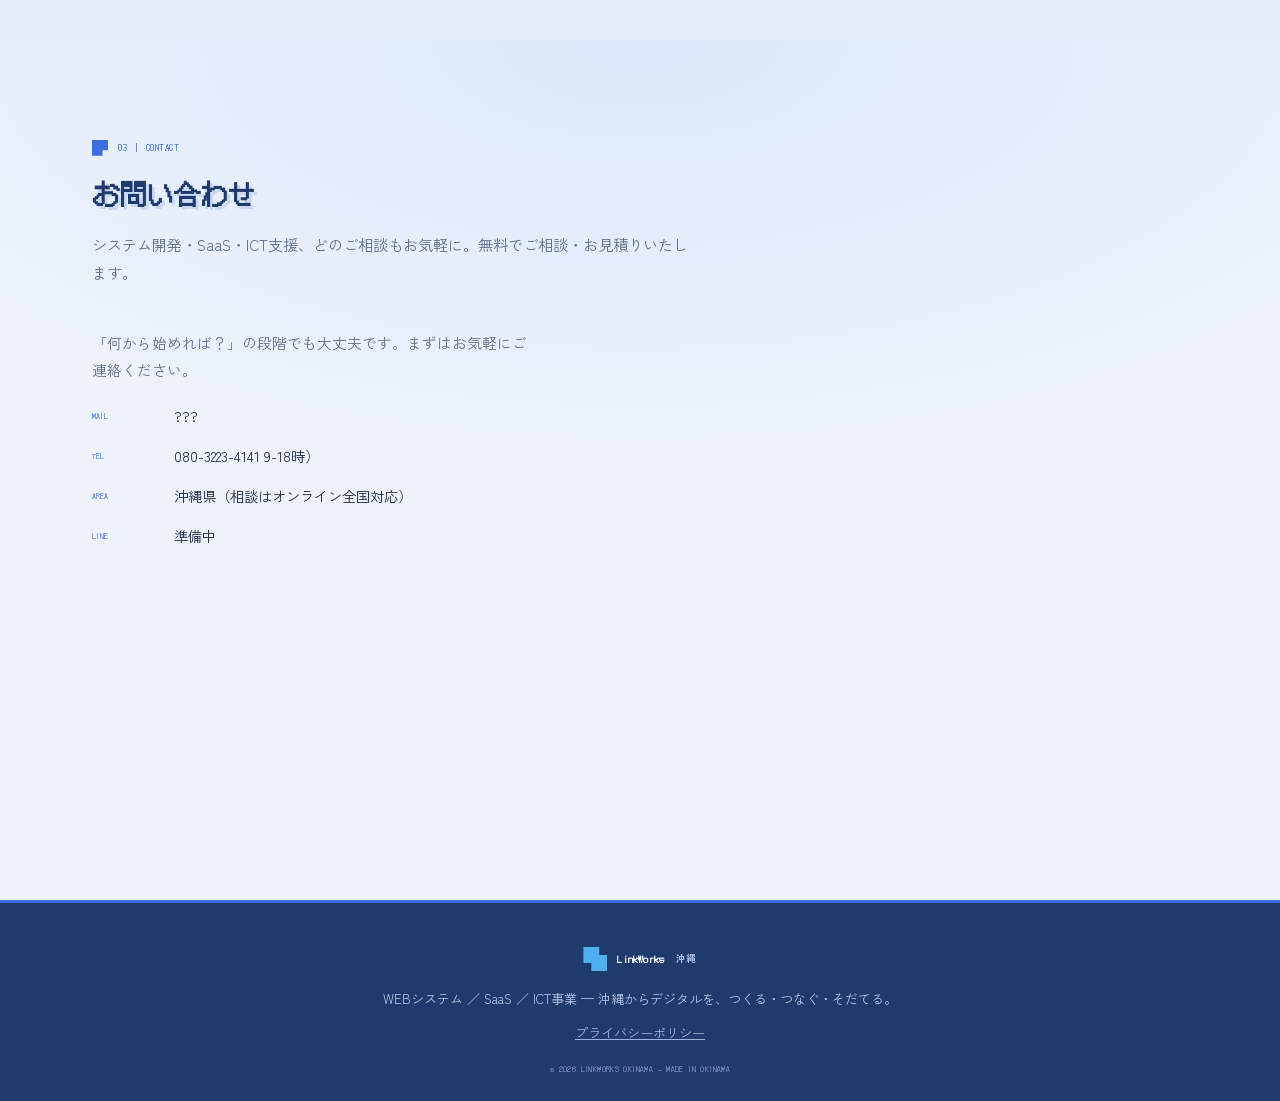
==== commit fc1b7eb4: "Add files via upload" ====
--- a/index.html
+++ b/index.html
@@ -54,13 +54,14 @@
     <div class="panel" data-rv style="padding:8px 8px">
       <table class="profile">
         <tr><th>会社名</th><td>LinkWorks沖縄</td></tr>
-        <tr><th>設立</th><td>2026年07月</span></td></tr>
-        <tr><th>代表者</th><td>鹿取　周太</span></td></tr>
-        <tr><th>所在地</th><td>沖縄県西原町</span></td></tr>
+        <tr><th>設立</th><td><span class="ph">2026年07月</span></td></tr>
+        <tr><th>代表者</th><td><span class="ph">鹿取　周太</span></td></tr>
+        <tr><th>所在地</th><td> <span class="ph">沖縄県西原町</span></td></tr>
         <tr><th>事業内容</th><td>WEBシステム開発 ／ SaaSの開発・提供 ／ ICT事業（ICT支援員派遣・IT教育・オンデマンド教育・教材提供）</td></tr>
         <tr><th>連絡先</th><td>??? ／ TEL 080-3223-4141</td></tr>
       </table>
     </div>
+    <p style="color:var(--soft);font-size:.76rem;margin-top:12px">※ <span style="color:#c98b12">黄色の箇所</span>は実際の情報に差し替えてください。</p>
 
     <div class="khead" data-rv style="margin-top:44px;margin-bottom:24px">
       <h2 style="font-size:1rem;color:var(--navy);font-family:var(--px);line-height:1.6">技術スタック</h2>
@@ -196,7 +197,9 @@
       </div>
 
       <div data-rv>
-        <form class="panel g" id="cform" novalidate>
+        <form class="panel g" id="cform" action="https://formspree.io/f/xeeyodre" method="POST" novalidate>
+          <input type="hidden" name="_subject" value="【LinkWorks沖縄】お問い合わせがありました">
+          <input type="text" name="_gotcha" style="display:none" tabindex="-1" autocomplete="off">
           <div class="grow2">
             <div class="fld"><label>お名前 *</label><input name="name" placeholder="沖縄 太郎"><div class="emsg">お名前を入力してください</div></div>
             <div class="fld"><label>会社／学校名</label><input name="org" placeholder="株式会社サンプル"></div>
--- a/style.css
+++ b/style.css
@@ -156,7 +156,9 @@
   aspect-ratio:4/3;display:flex;flex-direction:column;align-items:center;justify-content:center;gap:10px;
   background:repeating-linear-gradient(135deg,#eef3fb,#eef3fb 10px,#e2eaf7 10px,#e2eaf7 20px);
   border-bottom:2px dashed var(--line);color:var(--soft);
-}
+  position:relative;overflow:hidden;
+}
+.pf-thumb img{position:absolute;inset:0;width:100%;height:100%;object-fit:cover}
 .pf-thumb svg{width:34px;height:34px;stroke:var(--blue);fill:none;stroke-width:1.6;opacity:.6}
 .pf-thumb span{font-family:var(--px);font-size:.5rem;letter-spacing:.04em}
 .pf-body{padding:18px 20px}
@@ -169,7 +171,10 @@
 .pf-overlay.show{display:grid}
 .pf-overlay .pf-modal{background:#fff;max-width:560px;width:100%;padding:0;position:relative;box-shadow:10px 10px 0 rgba(0,0,0,.3)}
 .pf-overlay .pf-modal-thumb{aspect-ratio:4/3;display:flex;flex-direction:column;align-items:center;justify-content:center;gap:12px;
-  background:repeating-linear-gradient(135deg,#eef3fb,#eef3fb 10px,#e2eaf7 10px,#e2eaf7 20px);color:var(--soft)}
+  background:repeating-linear-gradient(135deg,#eef3fb,#eef3fb 10px,#e2eaf7 10px,#e2eaf7 20px);color:var(--soft);
+  position:relative;overflow:hidden;
+}
+.pf-overlay .pf-modal-thumb img{position:absolute;inset:0;width:100%;height:100%;object-fit:cover}
 .pf-overlay .pf-modal-thumb svg{width:48px;height:48px;stroke:var(--blue);fill:none;stroke-width:1.4;opacity:.6}
 .pf-overlay .pf-modal-thumb span{font-family:var(--px);font-size:.56rem}
 .pf-overlay .pf-modal-body{padding:20px 24px}
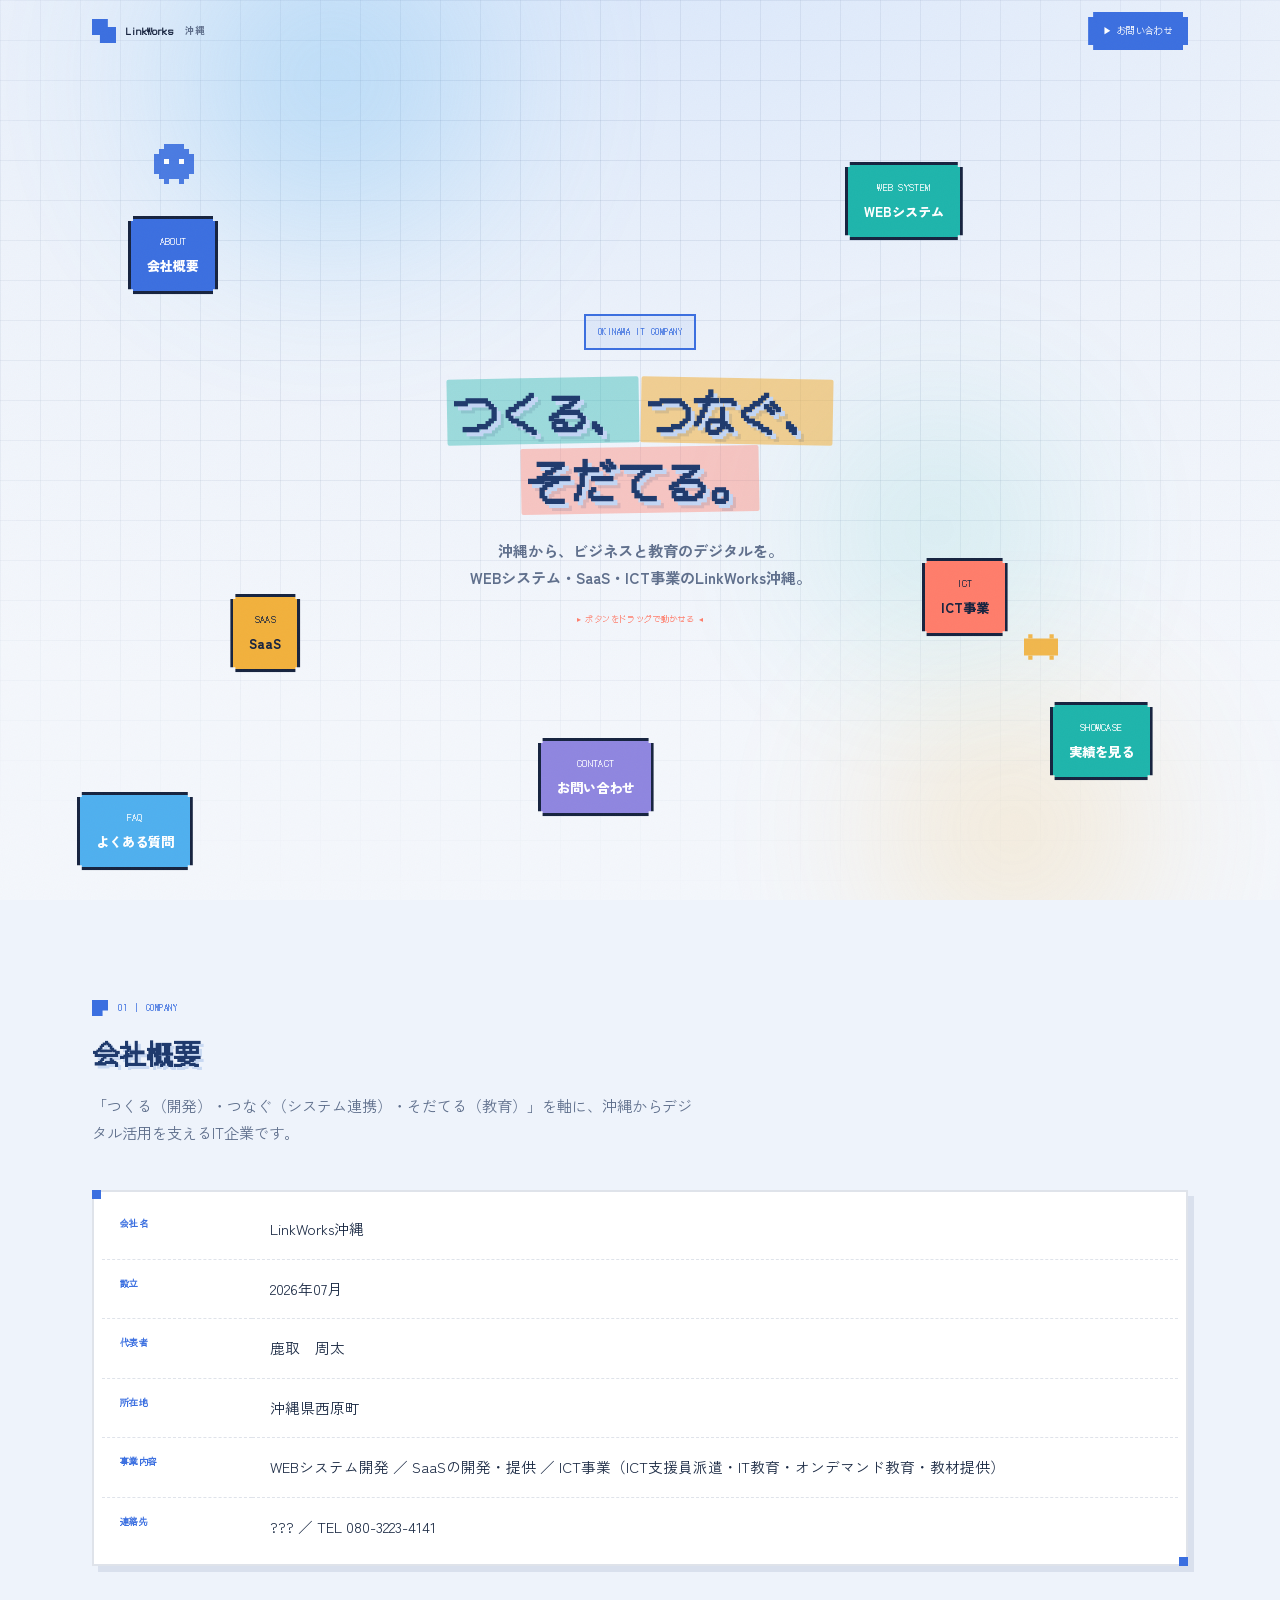
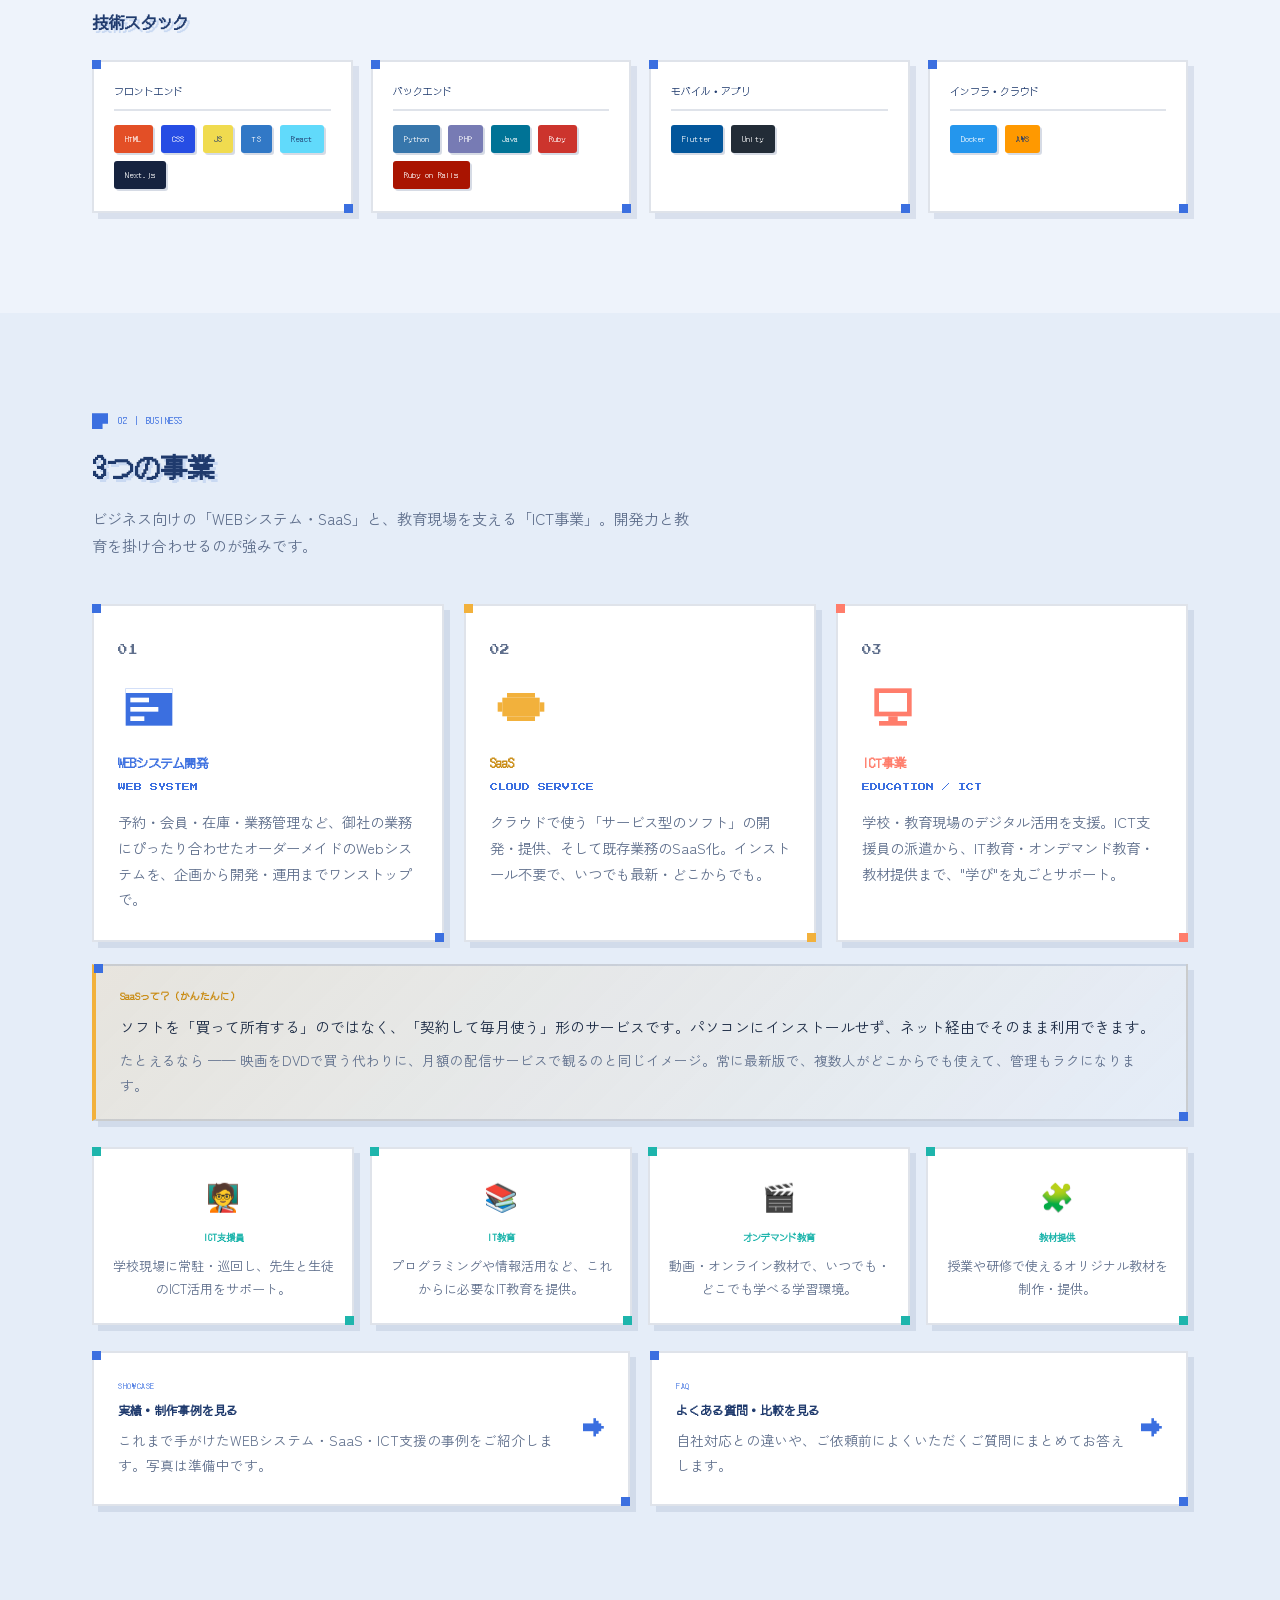
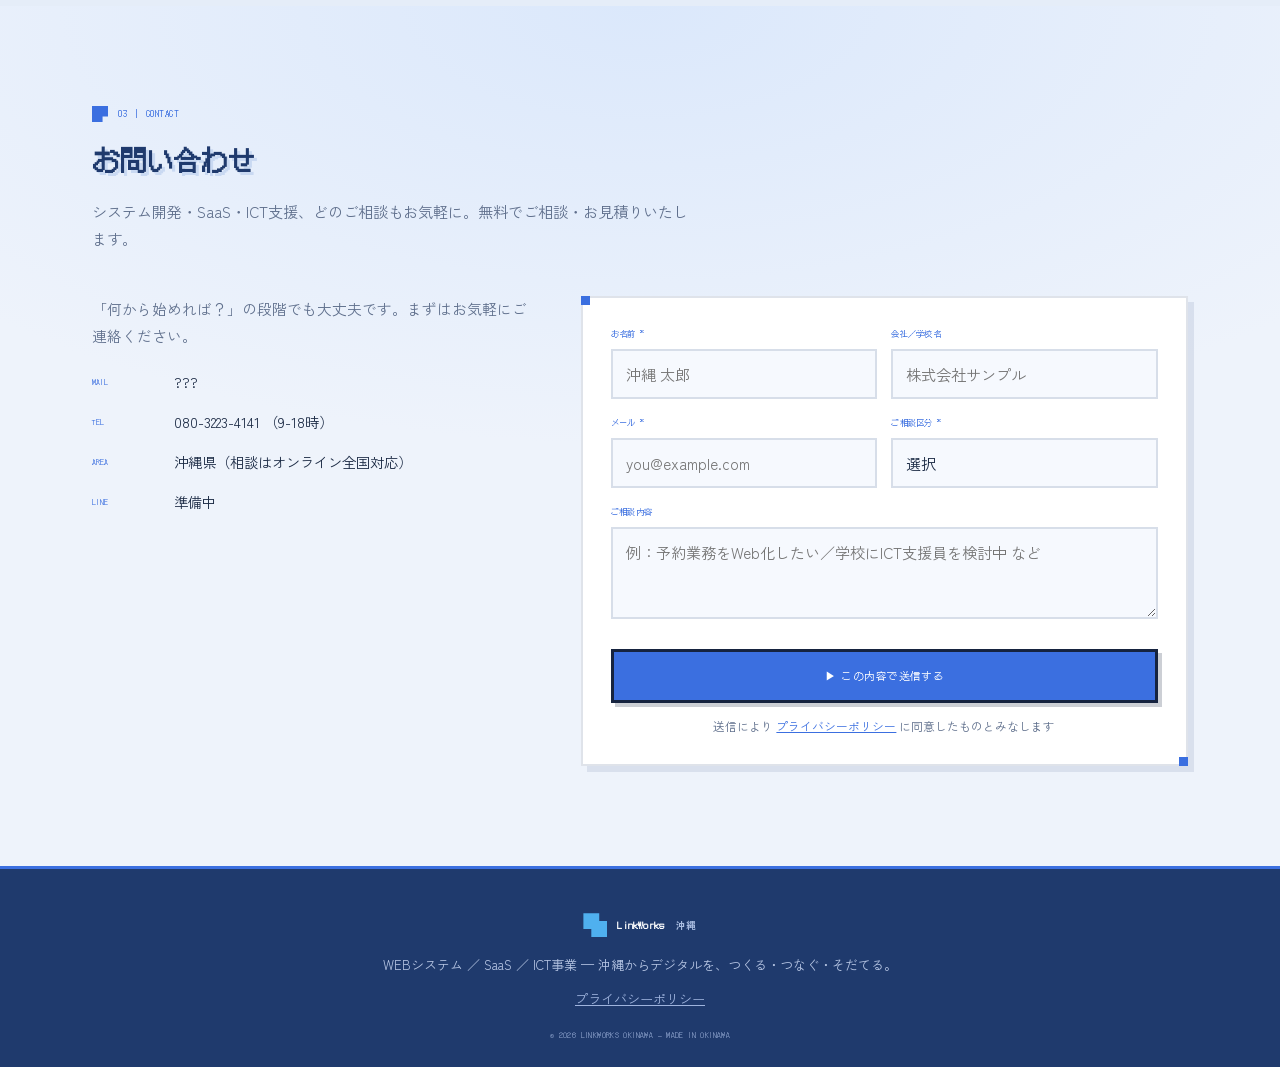
==== commit 8845bc31: "Update index.html" ====
--- a/index.html
+++ b/index.html
@@ -54,14 +54,14 @@
     <div class="panel" data-rv style="padding:8px 8px">
       <table class="profile">
         <tr><th>会社名</th><td>LinkWorks沖縄</td></tr>
-        <tr><th>設立</th><td><span class="ph">2026年07月</span></td></tr>
-        <tr><th>代表者</th><td><span class="ph">鹿取　周太</span></td></tr>
-        <tr><th>所在地</th><td> <span class="ph">沖縄県西原町</span></td></tr>
+        <tr><th>設立</th><td>2026年07月</td></tr>
+        <tr><th>代表者</th><td>鹿取　周太</td></tr>
+        <tr><th>所在地</th><td>沖縄県西原町</td></tr>
         <tr><th>事業内容</th><td>WEBシステム開発 ／ SaaSの開発・提供 ／ ICT事業（ICT支援員派遣・IT教育・オンデマンド教育・教材提供）</td></tr>
         <tr><th>連絡先</th><td>??? ／ TEL 080-3223-4141</td></tr>
       </table>
     </div>
-    <p style="color:var(--soft);font-size:.76rem;margin-top:12px">※ <span style="color:#c98b12">黄色の箇所</span>は実際の情報に差し替えてください。</p>
+   
 
     <div class="khead" data-rv style="margin-top:44px;margin-bottom:24px">
       <h2 style="font-size:1rem;color:var(--navy);font-family:var(--px);line-height:1.6">技術スタック</h2>
@@ -191,7 +191,7 @@
       <div class="cinfo" data-rv>
         <p>「何から始めれば？」の段階でも大丈夫です。まずはお気軽にご連絡ください。</p>
         <div class="cline"><span class="k">MAIL</span><span>???</span></div>
-        <div class="cline"><span class="k">TEL</span><span>080-3223-4141 9-18時）</span></div>
+        <div class="cline"><span class="k">TEL</span><span>080-3223-4141 （9-18時）</span></div>
         <div class="cline"><span class="k">AREA</span><span>沖縄県（相談はオンライン全国対応）</span></div>
         <div class="cline"><span class="k">LINE</span><span>準備中</span></div>
       </div>
